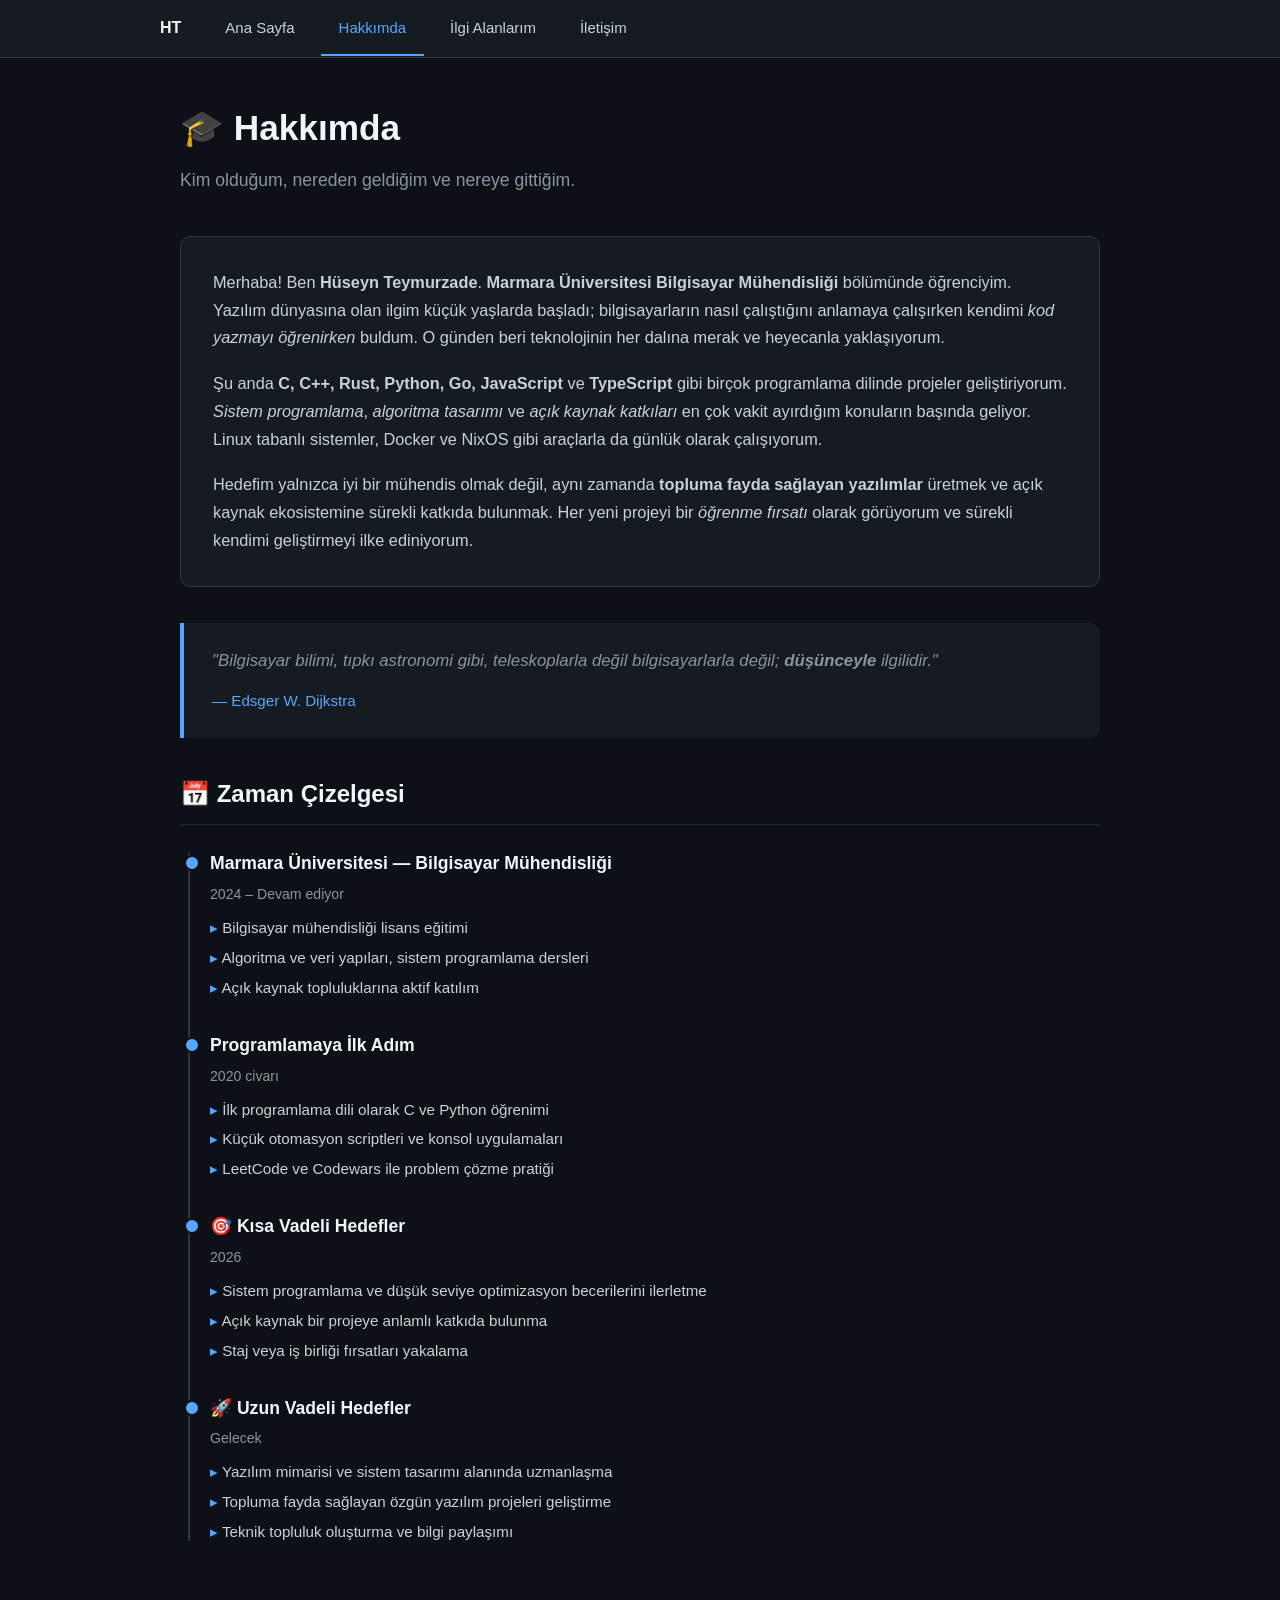
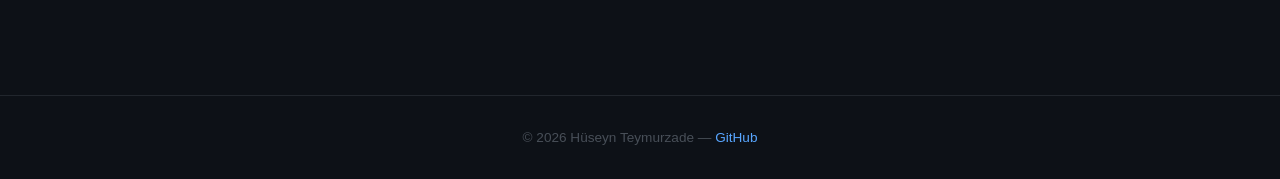
==== about.html @ 48865b00 "portfolio update" ====
<!DOCTYPE html>
<html lang="tr">
<head>
    <meta charset="UTF-8">
    <meta name="viewport" content="width=device-width, initial-scale=1.0">
    <title>Hüseyn Teymurzade - Hakkımda</title>
    <style>
        * { margin: 0; padding: 0; box-sizing: border-box; }
        body {
            font-family: -apple-system, BlinkMacSystemFont, "Segoe UI", Helvetica, Arial, sans-serif;
            line-height: 1.7;
            color: #e0e0e0;
            background-color: #0d1117;
            min-height: 100vh;
        }

        /* --- NAVİGASYON --- */
        nav {
            background-color: #161b22;
            border-bottom: 1px solid #30363d;
            padding: 0 40px;
            position: sticky;
            top: 0;
            z-index: 100;
        }
        nav ul {
            list-style: none;
            display: flex;
            align-items: center;
            max-width: 960px;
            margin: 0 auto;
            gap: 8px;
        }
        nav ul li a {
            display: block;
            padding: 14px 18px;
            color: #c9d1d9;
            text-decoration: none;
            font-size: 15px;
            font-weight: 500;
            border-bottom: 2px solid transparent;
            transition: color 0.2s, border-color 0.2s;
        }
        nav ul li a:hover { color: #58a6ff; }
        nav ul li a.active {
            color: #58a6ff;
            border-bottom-color: #58a6ff;
        }
        nav ul li:first-child a {
            font-weight: 700;
            font-size: 16px;
            color: #f0f6fc;
            padding-left: 0;
        }

        /* --- ANA İÇERİK --- */
        .container {
            max-width: 960px;
            margin: 0 auto;
            padding: 40px 20px 60px;
        }

        h1 {
            color: #f0f6fc;
            font-size: 2.2em;
            margin-bottom: 8px;
        }
        h1 span { color: #58a6ff; }
        .subtitle {
            color: #8b949e;
            font-size: 1.1em;
            margin-bottom: 40px;
        }

        /* --- BİYOGRAFİ --- */
        .bio {
            background-color: #161b22;
            border: 1px solid #30363d;
            border-radius: 10px;
            padding: 32px;
            margin-bottom: 36px;
        }
        .bio p {
            margin-bottom: 18px;
            font-size: 1.02em;
            color: #c9d1d9;
        }
        .bio p:last-child { margin-bottom: 0; }

        /* --- ALINTI --- */
        blockquote {
            border-left: 4px solid #58a6ff;
            background-color: #161b22;
            border-radius: 0 10px 10px 0;
            padding: 24px 28px;
            margin: 36px 0;
            font-style: italic;
            color: #8b949e;
            font-size: 1.05em;
        }
        blockquote footer {
            margin-top: 12px;
            font-style: normal;
            font-size: 0.9em;
            color: #58a6ff;
            border: none;
            padding: 0;
            text-align: left;
        }

        /* --- ZAMAN ÇİZELGESİ --- */
        .timeline-section h2 {
            color: #f0f6fc;
            font-size: 1.5em;
            margin-bottom: 24px;
            padding-bottom: 10px;
            border-bottom: 1px solid #21262d;
        }
        .timeline {
            position: relative;
            padding-left: 30px;
        }
        .timeline::before {
            content: "";
            position: absolute;
            left: 8px;
            top: 4px;
            bottom: 4px;
            width: 2px;
            background-color: #30363d;
        }
        .timeline-item {
            position: relative;
            margin-bottom: 30px;
        }
        .timeline-item::before {
            content: "";
            position: absolute;
            left: -26px;
            top: 6px;
            width: 12px;
            height: 12px;
            border-radius: 50%;
            background-color: #58a6ff;
            border: 2px solid #0d1117;
        }
        .timeline-item h3 {
            color: #f0f6fc;
            font-size: 1.1em;
            margin-bottom: 4px;
        }
        .timeline-item .date {
            color: #8b949e;
            font-size: 0.88em;
            margin-bottom: 8px;
        }
        .timeline-item p,
        .timeline-item ul {
            color: #c9d1d9;
            font-size: 0.95em;
        }
        .timeline-item ul {
            list-style: none;
            padding-left: 0;
        }
        .timeline-item ul li::before {
            content: "▸ ";
            color: #58a6ff;
        }
        .timeline-item ul li {
            margin-bottom: 4px;
        }

        /* --- FOOTER --- */
        footer.site-footer {
            text-align: center;
            padding: 30px 20px;
            color: #484f58;
            font-size: 0.85em;
            border-top: 1px solid #21262d;
            margin-top: 60px;
        }
        footer.site-footer a { color: #58a6ff; text-decoration: none; }
        footer.site-footer a:hover { text-decoration: underline; }
    </style>
</head>
<body>

    <!-- NAVİGASYON -->
    <nav>
        <ul>
            <li><a href="index.html">HT</a></li>
            <li><a href="index.html">Ana Sayfa</a></li>
            <li><a href="about.html" class="active">Hakkımda</a></li>
            <li><a href="interests.html">İlgi Alanlarım</a></li>
            <li><a href="contact.html">İletişim</a></li>
        </ul>
    </nav>

    <div class="container">

        <h1>🎓 Hakkımda</h1>
        <p class="subtitle">Kim olduğum, nereden geldiğim ve nereye gittiğim.</p>

        <!-- BİYOGRAFİ -->
        <section class="bio">
            <p>
                Merhaba! Ben <strong>Hüseyn Teymurzade</strong>.
                <strong>Marmara Üniversitesi Bilgisayar Mühendisliği</strong> bölümünde öğrenciyim.
                Yazılım dünyasına olan ilgim küçük yaşlarda başladı; bilgisayarların nasıl çalıştığını
                anlamaya çalışırken kendimi <em>kod yazmayı öğrenirken</em> buldum. O günden beri
                teknolojinin her dalına merak ve heyecanla yaklaşıyorum.
            </p>
            <p>
                Şu anda <strong>C, C++, Rust, Python, Go, JavaScript</strong> ve <strong>TypeScript</strong>
                gibi birçok programlama dilinde projeler geliştiriyorum. <em>Sistem programlama</em>,
                <em>algoritma tasarımı</em> ve <em>açık kaynak katkıları</em> en çok vakit ayırdığım
                konuların başında geliyor. Linux tabanlı sistemler, Docker ve NixOS gibi araçlarla da
                günlük olarak çalışıyorum.
            </p>
            <p>
                Hedefim yalnızca iyi bir mühendis olmak değil, aynı zamanda <strong>topluma fayda sağlayan
                yazılımlar</strong> üretmek ve açık kaynak ekosistemine sürekli katkıda bulunmak.
                Her yeni projeyi bir <em>öğrenme fırsatı</em> olarak görüyorum ve sürekli
                kendimi geliştirmeyi ilke ediniyorum.
            </p>
        </section>

        <!-- ALINTI -->
        <blockquote>
            "Bilgisayar bilimi, tıpkı astronomi gibi, teleskoplarla değil bilgisayarlarla değil;
            <strong>düşünceyle</strong> ilgilidir."
            <footer>&mdash; Edsger W. Dijkstra</footer>
        </blockquote>

        <!-- ZAMAN ÇİZELGESİ -->
        <section class="timeline-section">
            <h2>📅 Zaman Çizelgesi</h2>

            <div class="timeline">

                <div class="timeline-item">
                    <h3>Marmara Üniversitesi &mdash; Bilgisayar Mühendisliği</h3>
                    <div class="date">2024 &ndash; Devam ediyor</div>
                    <ul>
                        <li>Bilgisayar mühendisliği lisans eğitimi</li>
                        <li>Algoritma ve veri yapıları, sistem programlama dersleri</li>
                        <li>Açık kaynak topluluklarına aktif katılım</li>
                    </ul>
                </div>

                <div class="timeline-item">
                    <h3>Programlamaya İlk Adım</h3>
                    <div class="date">2020 civarı</div>
                    <ul>
                        <li>İlk programlama dili olarak C ve Python öğrenimi</li>
                        <li>Küçük otomasyon scriptleri ve konsol uygulamaları</li>
                        <li>LeetCode ve Codewars ile problem çözme pratiği</li>
                    </ul>
                </div>

                <div class="timeline-item">
                    <h3>🎯 Kısa Vadeli Hedefler</h3>
                    <div class="date">2026</div>
                    <ul>
                        <li>Sistem programlama ve düşük seviye optimizasyon becerilerini ilerletme</li>
                        <li>Açık kaynak bir projeye anlamlı katkıda bulunma</li>
                        <li>Staj veya iş birliği fırsatları yakalama</li>
                    </ul>
                </div>

                <div class="timeline-item">
                    <h3>🚀 Uzun Vadeli Hedefler</h3>
                    <div class="date">Gelecek</div>
                    <ul>
                        <li>Yazılım mimarisi ve sistem tasarımı alanında uzmanlaşma</li>
                        <li>Topluma fayda sağlayan özgün yazılım projeleri geliştirme</li>
                        <li>Teknik topluluk oluşturma ve bilgi paylaşımı</li>
                    </ul>
                </div>

            </div>
        </section>

    </div>

    <!-- FOOTER -->
    <footer class="site-footer">
        <p>&copy; 2026 Hüseyn Teymurzade &mdash;
            <a href="https://github.com/flearlyly" target="_blank">GitHub</a>
        </p>
    </footer>

</body>
</html>
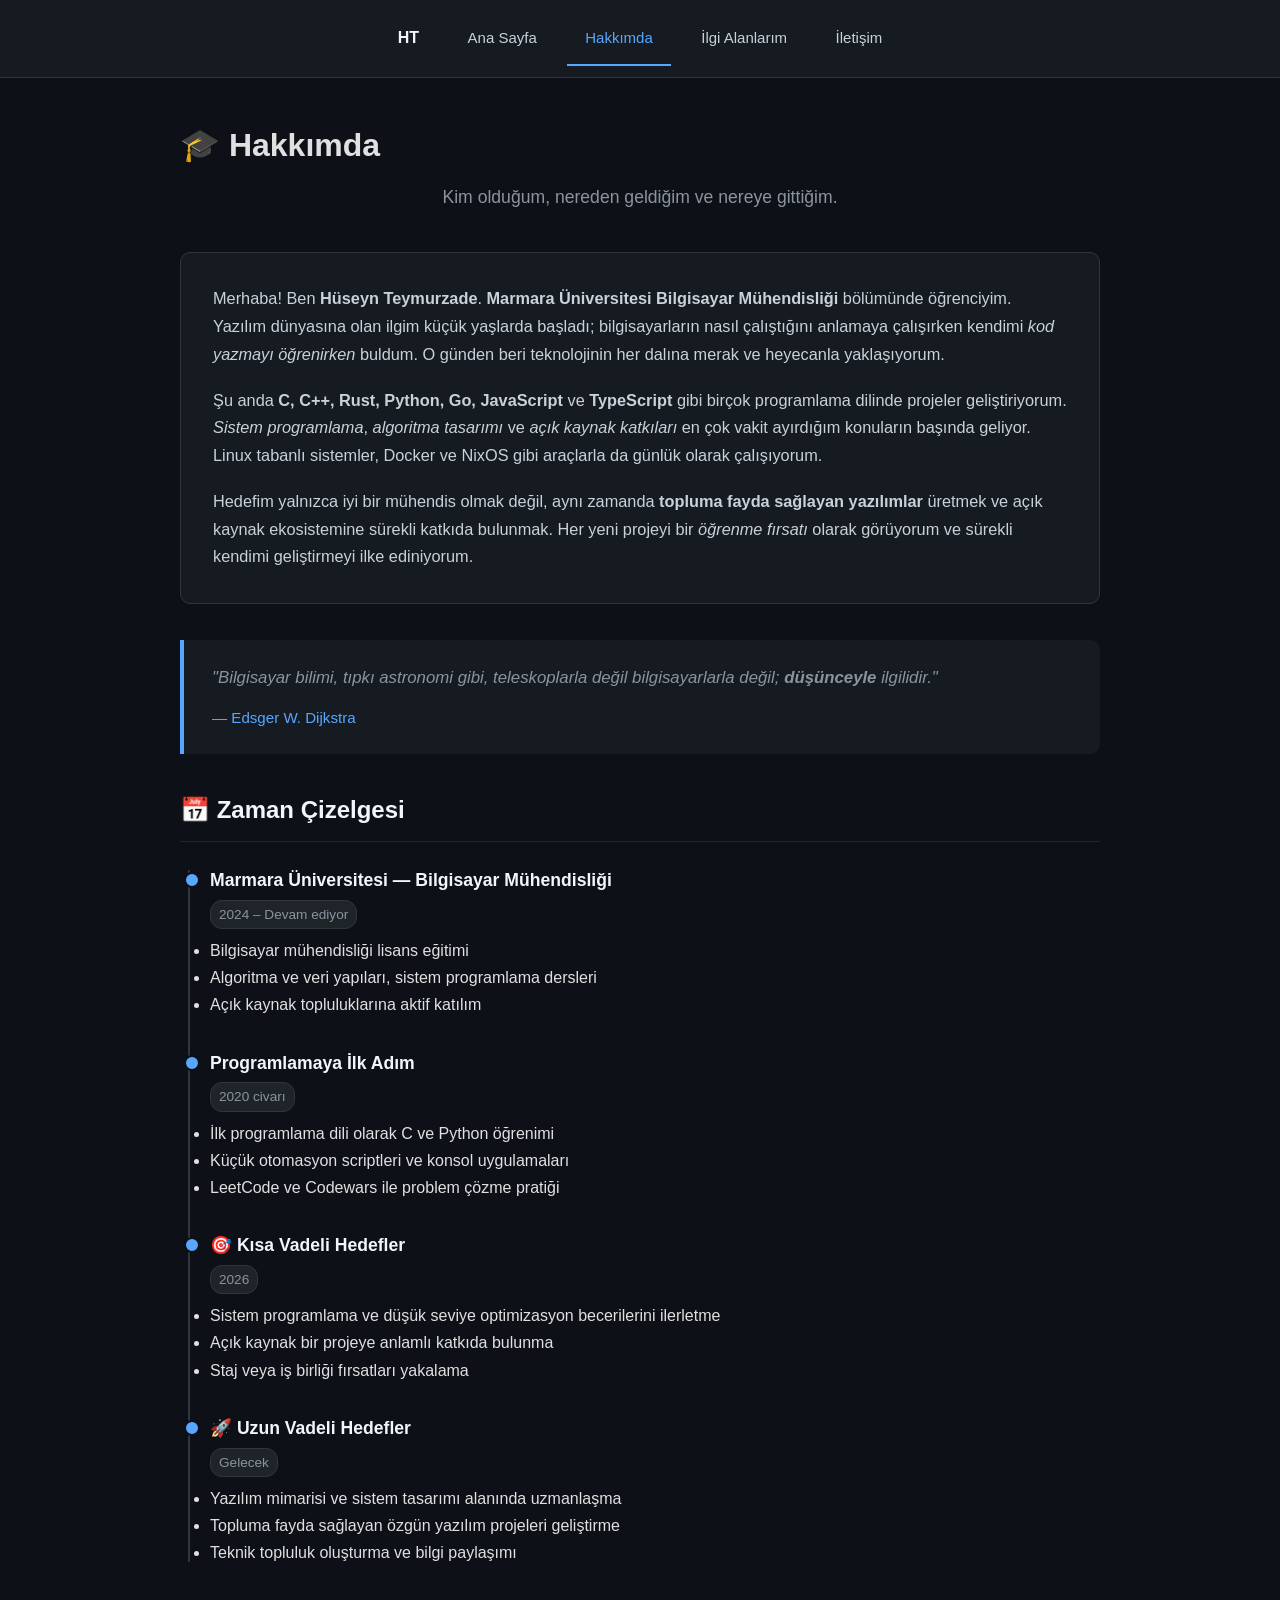
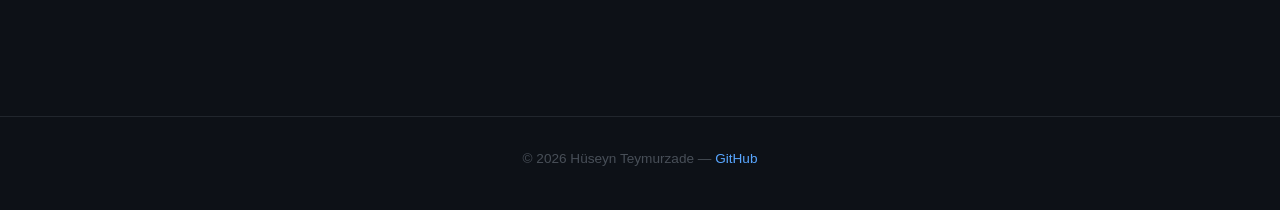
==== commit a63c3ad6: "footbar added to portfolio" ====
--- a/about.html
+++ b/about.html
@@ -4,185 +4,7 @@
     <meta charset="UTF-8">
     <meta name="viewport" content="width=device-width, initial-scale=1.0">
     <title>Hüseyn Teymurzade - Hakkımda</title>
-    <style>
-        * { margin: 0; padding: 0; box-sizing: border-box; }
-        body {
-            font-family: -apple-system, BlinkMacSystemFont, "Segoe UI", Helvetica, Arial, sans-serif;
-            line-height: 1.7;
-            color: #e0e0e0;
-            background-color: #0d1117;
-            min-height: 100vh;
-        }
-
-        /* --- NAVİGASYON --- */
-        nav {
-            background-color: #161b22;
-            border-bottom: 1px solid #30363d;
-            padding: 0 40px;
-            position: sticky;
-            top: 0;
-            z-index: 100;
-        }
-        nav ul {
-            list-style: none;
-            display: flex;
-            align-items: center;
-            max-width: 960px;
-            margin: 0 auto;
-            gap: 8px;
-        }
-        nav ul li a {
-            display: block;
-            padding: 14px 18px;
-            color: #c9d1d9;
-            text-decoration: none;
-            font-size: 15px;
-            font-weight: 500;
-            border-bottom: 2px solid transparent;
-            transition: color 0.2s, border-color 0.2s;
-        }
-        nav ul li a:hover { color: #58a6ff; }
-        nav ul li a.active {
-            color: #58a6ff;
-            border-bottom-color: #58a6ff;
-        }
-        nav ul li:first-child a {
-            font-weight: 700;
-            font-size: 16px;
-            color: #f0f6fc;
-            padding-left: 0;
-        }
-
-        /* --- ANA İÇERİK --- */
-        .container {
-            max-width: 960px;
-            margin: 0 auto;
-            padding: 40px 20px 60px;
-        }
-
-        h1 {
-            color: #f0f6fc;
-            font-size: 2.2em;
-            margin-bottom: 8px;
-        }
-        h1 span { color: #58a6ff; }
-        .subtitle {
-            color: #8b949e;
-            font-size: 1.1em;
-            margin-bottom: 40px;
-        }
-
-        /* --- BİYOGRAFİ --- */
-        .bio {
-            background-color: #161b22;
-            border: 1px solid #30363d;
-            border-radius: 10px;
-            padding: 32px;
-            margin-bottom: 36px;
-        }
-        .bio p {
-            margin-bottom: 18px;
-            font-size: 1.02em;
-            color: #c9d1d9;
-        }
-        .bio p:last-child { margin-bottom: 0; }
-
-        /* --- ALINTI --- */
-        blockquote {
-            border-left: 4px solid #58a6ff;
-            background-color: #161b22;
-            border-radius: 0 10px 10px 0;
-            padding: 24px 28px;
-            margin: 36px 0;
-            font-style: italic;
-            color: #8b949e;
-            font-size: 1.05em;
-        }
-        blockquote footer {
-            margin-top: 12px;
-            font-style: normal;
-            font-size: 0.9em;
-            color: #58a6ff;
-            border: none;
-            padding: 0;
-            text-align: left;
-        }
-
-        /* --- ZAMAN ÇİZELGESİ --- */
-        .timeline-section h2 {
-            color: #f0f6fc;
-            font-size: 1.5em;
-            margin-bottom: 24px;
-            padding-bottom: 10px;
-            border-bottom: 1px solid #21262d;
-        }
-        .timeline {
-            position: relative;
-            padding-left: 30px;
-        }
-        .timeline::before {
-            content: "";
-            position: absolute;
-            left: 8px;
-            top: 4px;
-            bottom: 4px;
-            width: 2px;
-            background-color: #30363d;
-        }
-        .timeline-item {
-            position: relative;
-            margin-bottom: 30px;
-        }
-        .timeline-item::before {
-            content: "";
-            position: absolute;
-            left: -26px;
-            top: 6px;
-            width: 12px;
-            height: 12px;
-            border-radius: 50%;
-            background-color: #58a6ff;
-            border: 2px solid #0d1117;
-        }
-        .timeline-item h3 {
-            color: #f0f6fc;
-            font-size: 1.1em;
-            margin-bottom: 4px;
-        }
-        .timeline-item .date {
-            color: #8b949e;
-            font-size: 0.88em;
-            margin-bottom: 8px;
-        }
-        .timeline-item p,
-        .timeline-item ul {
-            color: #c9d1d9;
-            font-size: 0.95em;
-        }
-        .timeline-item ul {
-            list-style: none;
-            padding-left: 0;
-        }
-        .timeline-item ul li::before {
-            content: "▸ ";
-            color: #58a6ff;
-        }
-        .timeline-item ul li {
-            margin-bottom: 4px;
-        }
-
-        /* --- FOOTER --- */
-        footer.site-footer {
-            text-align: center;
-            padding: 30px 20px;
-            color: #484f58;
-            font-size: 0.85em;
-            border-top: 1px solid #21262d;
-            margin-top: 60px;
-        }
-        footer.site-footer a { color: #58a6ff; text-decoration: none; }
-        footer.site-footer a:hover { text-decoration: underline; }
-    </style>
+    <link rel="stylesheet" href="style.css">
 </head>
 <body>
 
--- a/style.css
+++ b/style.css
@@ -0,0 +1,510 @@
+/* Genel Stil Sıfırlama */
+* {
+    margin: 0;
+    padding: 0;
+    box-sizing: border-box;
+}
+
+body {
+    font-family: -apple-system, BlinkMacSystemFont, "Segoe UI", Helvetica, Arial, sans-serif;
+    line-height: 1.7;
+    color: #e0e0e0;
+    background-color: #0d1117;
+    min-height: 100vh;
+}
+
+/* --- ÖDEV GEREKSİNİMLERİ --- */
+
+/* Grup Seçici (En az 1 adet) */
+h1, h2, p {
+    margin-bottom: 10px; /* Ortak margin değeri */
+}
+
+/* --- NAVİGASYON --- */
+/* Hiyerarşik Seçici (En az 2 adet isteniyor, bu birincisi: nav içindeki a) */
+nav {
+    background-color: #161b22;
+    border-bottom: 1px solid #30363d;
+    padding: 0 40px;
+    position: sticky;
+    top: 0;
+    z-index: 100;
+    text-align: center; /* Menüyü ortalamak için */
+}
+
+/* Navigasyon listesi - Yatay yapmak için display: inline-block kullanıyoruz */
+nav ul {
+    list-style: none;
+    max-width: 960px;
+    margin: 0 auto;
+    /* Flex yerine display: block/inline-block mantığı */
+    display: block;
+    padding: 10px 0;
+}
+
+nav ul li {
+    /* İstenen özellik: display: inline-block */
+    display: inline-block;
+    margin: 0 4px; /* Flex gap yerine margin */
+    vertical-align: middle;
+}
+
+nav ul li a {
+    display: block;
+    padding: 14px 18px;
+    color: #c9d1d9;
+    text-decoration: none;
+    font-size: 15px;
+    font-weight: 500;
+    border-bottom: 2px solid transparent;
+    transition: color 0.2s, border-color 0.2s; /* Hover efekti için geçiş */
+}
+
+/* Hover Efekti (İstenen özellik) */
+nav ul li a:hover {
+    color: #58a6ff;
+    /* İsteğe bağlı görsel iyileştirme */
+    background-color: rgba(88, 166, 255, 0.1); 
+    border-radius: 6px;
+}
+
+nav ul li a.active {
+    color: #58a6ff;
+    border-bottom-color: #58a6ff;
+}
+
+/* İlk eleman için özel stil (HT logosu gibi) */
+nav ul li:first-child a {
+    font-weight: 700;
+    font-size: 16px;
+    color: #f0f6fc;
+}
+
+/* --- SAYFA DÜZENİ (LAYOUT) --- */
+.container {
+    max-width: 960px;
+    margin: 0 auto;
+    padding: 40px 20px 60px;
+}
+
+/* HEADER (Hero Bölümü) */
+/* Hiyerarşik Seçici #2: header içindeki h1 */
+header.hero {
+    text-align: center;
+    padding: 60px 0 50px;
+    border-bottom: 1px solid #30363d;
+    margin-bottom: 40px;
+}
+
+header.hero h1 {
+    font-size: 2.8em;
+    color: #f0f6fc;
+    margin-bottom: 10px;
+}
+
+header.hero h1 span { color: #58a6ff; }
+
+header.hero p {
+    font-size: 1.2em;
+    color: #8b949e;
+    max-width: 600px;
+    margin: 0 auto 30px;
+}
+
+header.hero pre {
+    display: inline-block;
+    background-color: #161b22;
+    border: 1px solid #30363d;
+    border-radius: 8px;
+    padding: 20px 30px;
+    font-family: ui-monospace, SFMono-Regular, "SF Mono", Menlo, Consolas, monospace;
+    font-size: 13px;
+    line-height: 1.5;
+    color: #7ee787;
+    text-align: left;
+    margin-bottom: 30px;
+    overflow-x: auto;
+    max-width: 100%;
+}
+
+/* --- İKİ SÜTUNLU YAPI (Main & Sidebar) --- */
+.content-wrapper {
+    /* Sütunları sarmalayan alan */
+    font-size: 0; /* Inline-block boşluk sorununu çözmek için (isteğe bağlı) */
+    text-align: left; /* Sütunları sola hizala */
+}
+
+/* Sol Sütun: İçerik */
+.main-content {
+    display: inline-block;
+    vertical-align: top;
+    width: 65%; /* Genişlik */
+    padding-right: 20px;
+    box-sizing: border-box;
+    font-size: 1rem; /* Font boyutunu geri getir */
+    border-right: 1px solid #30363d; /* Görsel ayrım */
+}
+
+/* Sağ Sütun: Yan Menü/Bilgi */
+.sidebar {
+    display: inline-block;
+    vertical-align: top;
+    width: 30%; /* Genişlik */
+    margin-left: 4%; /* Arada boşluk */
+    box-sizing: border-box;
+    font-size: 1rem; /* Font boyutunu geri getir */
+    background-color: #161b22;
+    padding: 20px;
+    border-radius: 8px;
+    border: 1px solid #30363d;
+}
+
+/* Sütun içi Metin Düzenlemeleri (En az 3 özellik: font-size, color, line-height, text-align) */
+.main-content p, .sidebar p {
+    font-size: 16px;
+    color: #8b949e;
+    line-height: 1.8;
+    text-align: justify;
+    margin-bottom: 15px;
+}
+
+.main-content h2, .sidebar h2 {
+    color: #f0f6fc;
+    margin-bottom: 15px;
+    border-bottom: 1px solid #30363d;
+    padding-bottom: 10px;
+}
+
+/* Responsive: Mobilde alt alta geçsinler */
+@media (max-width: 768px) {
+    .main-content, .sidebar {
+        display: block;
+        width: 100%;
+        margin: 0;
+        padding: 0;
+        border: none;
+    }
+    .sidebar {
+        margin-top: 40px;
+    }
+}
+
+/* --- KARTLAR (Eski tasarımın korunması için) --- */
+.cards {
+    display: grid;
+    grid-template-columns: repeat(auto-fit, minmax(280px, 1fr));
+    gap: 20px;
+    margin-top: 20px;
+}
+
+.card {
+    background-color: #161b22;
+    border: 1px solid #30363d;
+    border-radius: 10px;
+    padding: 28px;
+    transition: border-color 0.2s, transform 0.2s;
+}
+
+.card:hover {
+    border-color: #58a6ff;
+    transform: translateY(-3px);
+}
+
+.card h3 {
+    color: #f0f6fc;
+    margin-bottom: 10px;
+    font-size: 1.15em;
+}
+
+/* Hiyerarşik Seçici örneği: .card içindeki p */
+.card p {
+    color: #8b949e;
+    font-size: 0.95em;
+    text-align: left; /* Yukarıdaki genel p stilini ezmek gerekebilir */
+}
+
+.card a {
+    display: inline-block;
+    margin-top: 14px;
+    color: #58a6ff;
+    text-decoration: none;
+    font-weight: 500;
+    font-size: 0.95em;
+}
+
+.card a:hover { text-decoration: underline; }
+
+/* --- BADGE'LER --- */
+.badges {
+    text-align: center;
+    margin-top: 50px;
+}
+
+.badges h2 {
+    color: #f0f6fc;
+    margin-bottom: 20px;
+    font-size: 1.5em;
+}
+
+.badges img { margin: 4px; }
+
+/* --- FOOTER --- */
+footer {
+    text-align: center;
+    padding: 30px 20px;
+    color: #484f58;
+    font-size: 0.85em;
+    border-top: 1px solid #21262d;
+    margin-top: 60px;
+}
+
+footer a { color: #58a6ff; text-decoration: none; }
+footer a:hover { text-decoration: underline; }
+
+/* --- ABOUT PAGE STYLES --- */
+.subtitle {
+    color: #8b949e;
+    font-size: 1.1em;
+    margin-bottom: 40px;
+    text-align: center;
+}
+.bio {
+    background-color: #161b22;
+    border: 1px solid #30363d;
+    border-radius: 10px;
+    padding: 32px;
+    margin-bottom: 36px;
+}
+.bio p {
+    margin-bottom: 18px;
+    font-size: 1.02em;
+    color: #c9d1d9;
+}
+.bio p:last-child { margin-bottom: 0; }
+blockquote {
+    border-left: 4px solid #58a6ff;
+    background-color: #161b22;
+    border-radius: 0 10px 10px 0;
+    padding: 24px 28px;
+    margin: 36px 0;
+    font-style: italic;
+    color: #8b949e;
+    font-size: 1.05em;
+}
+blockquote footer {
+    margin-top: 12px;
+    font-style: normal;
+    font-size: 0.9em;
+    color: #58a6ff;
+    border: none;
+    padding: 0;
+    text-align: left;
+}
+.timeline-section h2 {
+    color: #f0f6fc;
+    font-size: 1.5em;
+    margin-bottom: 24px;
+    padding-bottom: 10px;
+    border-bottom: 1px solid #21262d;
+}
+.timeline {
+    position: relative;
+    padding-left: 30px;
+}
+.timeline::before {
+    content: "";
+    position: absolute;
+    left: 8px;
+    top: 4px;
+    bottom: 4px;
+    width: 2px;
+    background-color: #30363d;
+}
+.timeline-item {
+    position: relative;
+    margin-bottom: 30px;
+}
+.timeline-item::before {
+    content: "";
+    position: absolute;
+    left: -26px;
+    top: 6px;
+    width: 12px;
+    height: 12px;
+    border-radius: 50%;
+    background-color: #58a6ff;
+    border: 2px solid #0d1117;
+}
+.timeline-item h3 {
+    color: #f0f6fc;
+    font-size: 1.1em;
+    margin-bottom: 4px;
+}
+.timeline-item .date {
+    display: inline-block;
+    padding: 2px 8px;
+    background-color: #1f2428;
+    color: #8b949e;
+    font-size: 0.85em;
+    border-radius: 12px;
+    margin-bottom: 8px;
+    border: 1px solid #30363d;
+}
+.timeline-item p {
+    color: #c9d1d9;
+    font-size: 0.95em;
+}
+
+/* --- INTERESTS PAGE STYLES --- */
+.section {
+    background-color: #161b22;
+    border: 1px solid #30363d;
+    border-radius: 10px;
+    padding: 28px 32px;
+    margin-bottom: 28px;
+}
+.section h2 {
+    color: #f0f6fc;
+    font-size: 1.35em;
+    margin-bottom: 18px;
+    padding-bottom: 10px;
+    border-bottom: 1px solid #21262d;
+}
+.section ul {
+    list-style: none;
+    padding-left: 0;
+}
+.section ul li {
+    padding: 6px 0;
+    color: #c9d1d9;
+    font-size: 0.98em;
+}
+.section ul li::before {
+    content: "▸ ";
+    color: #58a6ff;
+    font-weight: bold;
+}
+.section ol {
+    padding-left: 22px;
+    color: #c9d1d9;
+}
+.section ol li {
+    padding: 6px 0;
+    font-size: 0.98em;
+}
+.section ol li::marker {
+    color: #58a6ff;
+    font-weight: bold;
+}
+.section dl {
+    padding-left: 0;
+}
+.section dt {
+    color: #58a6ff;
+    font-weight: 700;
+    font-size: 1.02em;
+    margin-top: 16px;
+    margin-bottom: 4px;
+}
+.section dt:first-child { margin-top: 0; }
+.section dd {
+    color: #8b949e;
+    padding-left: 18px;
+    margin-bottom: 4px;
+    font-size: 0.95em;
+}
+.grid-2 {
+    display: grid;
+    grid-template-columns: 1fr 1fr;
+    gap: 28px;
+}
+@media (max-width: 640px) {
+    .grid-2 { grid-template-columns: 1fr; }
+}
+
+/* --- CONTACT PAGE STYLES --- */
+.contact-grid {
+    display: grid;
+    grid-template-columns: repeat(auto-fit, minmax(280px, 1fr));
+    gap: 20px;
+    margin-bottom: 40px;
+}
+.contact-card {
+    background-color: #161b22;
+    border: 1px solid #30363d;
+    border-radius: 10px;
+    padding: 28px;
+    text-align: center;
+    transition: border-color 0.2s, transform 0.2s;
+}
+.contact-card:hover {
+    border-color: #58a6ff;
+    transform: translateY(-3px);
+}
+.contact-card .icon {
+    font-size: 2.2em;
+    margin-bottom: 14px;
+}
+.contact-card h3 {
+    color: #f0f6fc;
+    font-size: 1.1em;
+    margin-bottom: 8px;
+}
+.contact-card p {
+    color: #8b949e;
+    font-size: 0.92em;
+    margin-bottom: 14px;
+}
+.contact-card a.btn {
+    display: inline-block;
+    padding: 8px 20px;
+    background-color: #21262d;
+    color: #58a6ff;
+    text-decoration: none;
+    border-radius: 6px;
+    font-size: 0.92em;
+    font-weight: 500;
+    border: 1px solid #30363d;
+    transition: background-color 0.2s, border-color 0.2s;
+}
+.contact-card a.btn:hover {
+    background-color: #30363d;
+    border-color: #58a6ff;
+}
+.social-section {
+    background-color: #161b22;
+    border: 1px solid #30363d;
+    border-radius: 10px;
+    padding: 32px;
+    text-align: center;
+}
+.social-section h2 {
+    color: #f0f6fc;
+    font-size: 1.35em;
+    margin-bottom: 20px;
+}
+.social-links {
+    display: flex;
+    flex-wrap: wrap;
+    justify-content: center;
+    gap: 14px;
+}
+.social-links a {
+    display: inline-flex;
+    align-items: center;
+    gap: 8px;
+    padding: 10px 22px;
+    background-color: #21262d;
+    color: #c9d1d9;
+    text-decoration: none;
+    border-radius: 6px;
+    font-size: 0.95em;
+    border: 1px solid #30363d;
+    transition: all 0.2s ease;
+}
+.social-links a:hover {
+    background-color: #30363d;
+    color: #58a6ff;
+    border-color: #58a6ff;
+    transform: translateY(-2px);
+}
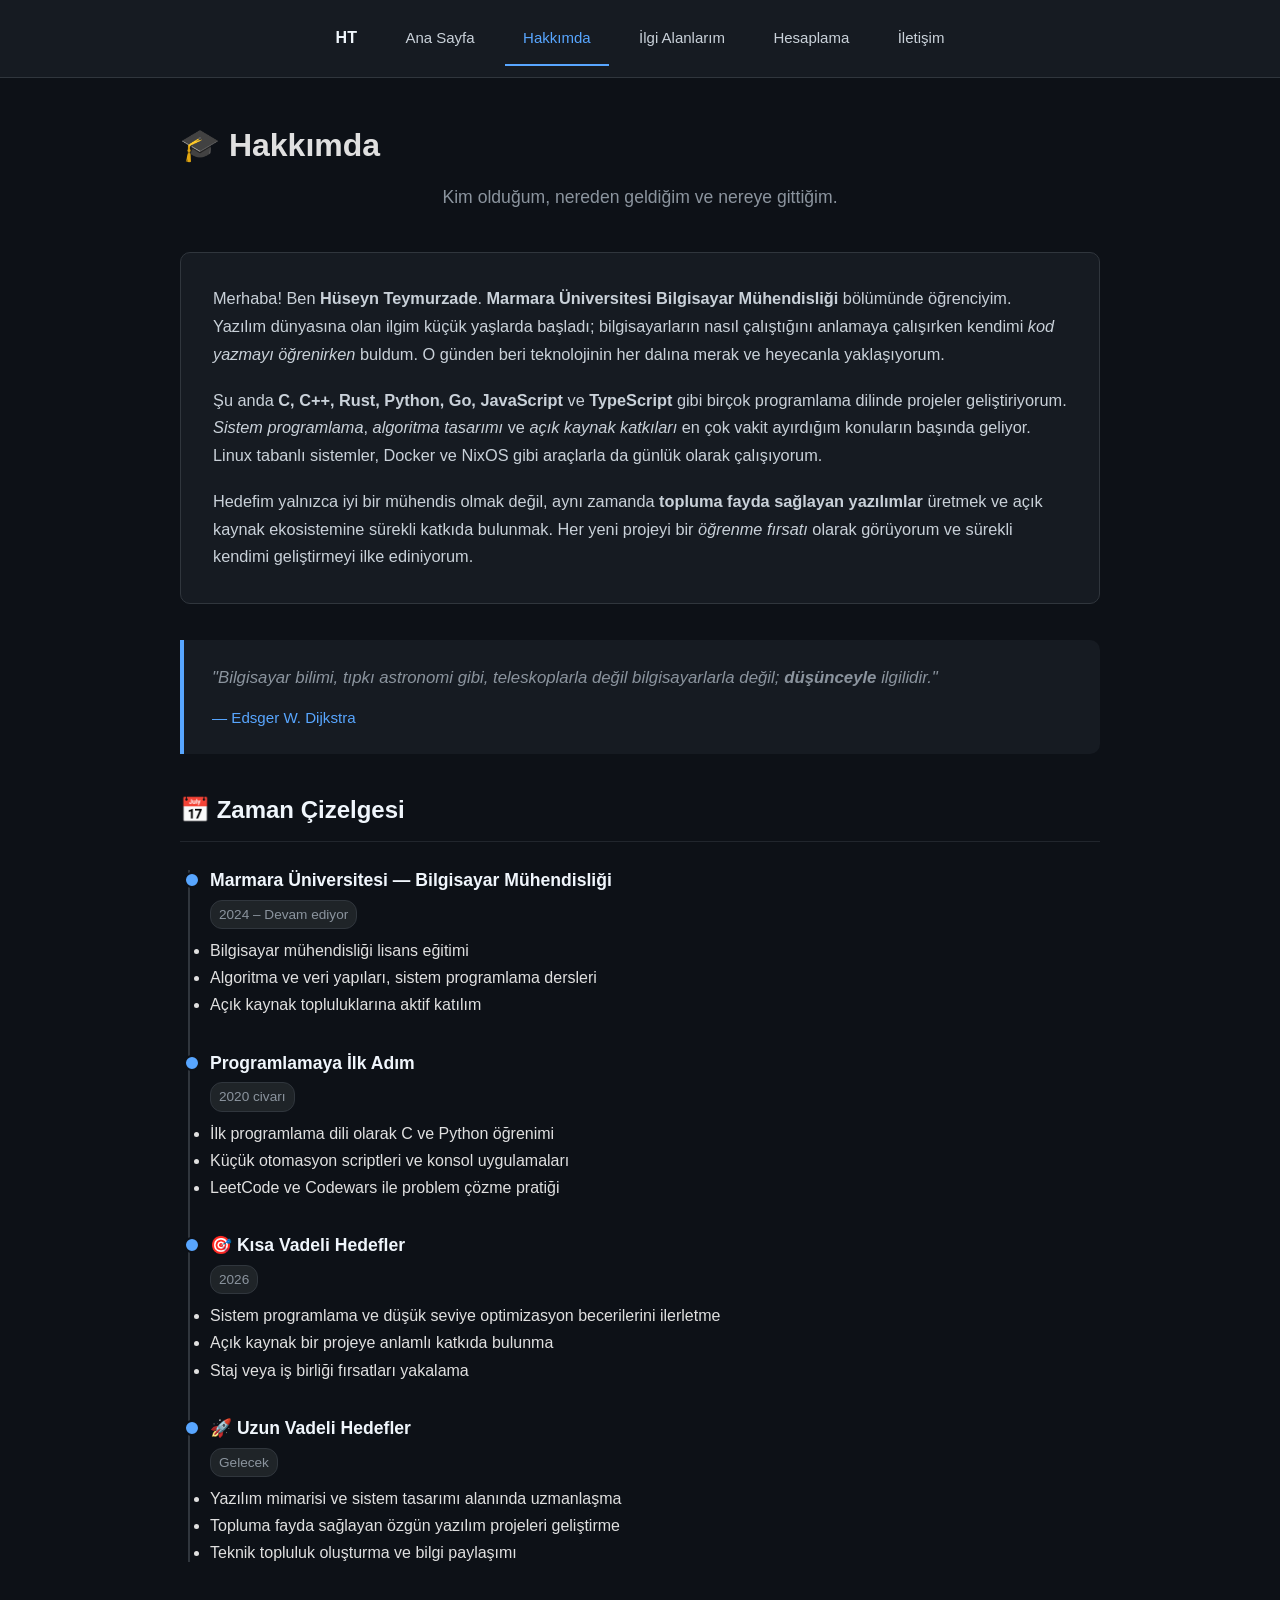
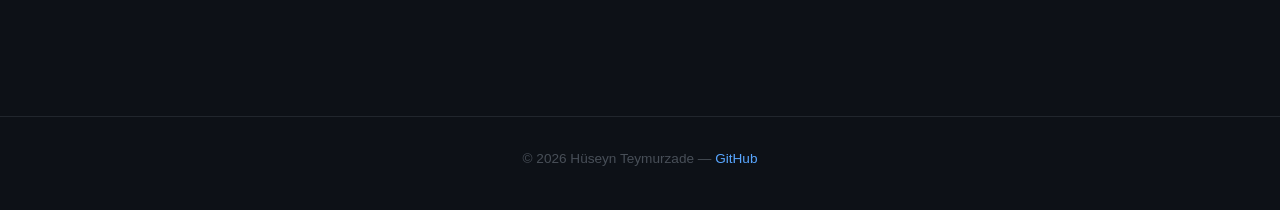
==== commit 571e6ba3: "calculator" ====
--- a/about.html
+++ b/about.html
@@ -15,6 +15,7 @@
             <li><a href="index.html">Ana Sayfa</a></li>
             <li><a href="about.html" class="active">Hakkımda</a></li>
             <li><a href="interests.html">İlgi Alanlarım</a></li>
+            <li><a href="hesaplama.html">Hesaplama</a></li>
             <li><a href="contact.html">İletişim</a></li>
         </ul>
     </nav>
--- a/style.css
+++ b/style.css
@@ -234,6 +234,130 @@
 
 .card a:hover { text-decoration: underline; }
 
+.card code {
+    font-family: ui-monospace, SFMono-Regular, "SF Mono", Menlo, Consolas, monospace;
+    font-size: 0.95em;
+    color: #7ee787;
+}
+
+.card-accent {
+    background: linear-gradient(135deg, rgba(88, 166, 255, 0.14), rgba(167, 139, 250, 0.12));
+}
+
+/* --- HESAPLAMA SAYFASI --- */
+.calculator-page {
+    padding-top: 24px;
+}
+
+.calculator-hero {
+    padding-top: 30px;
+}
+
+.calculator-grid {
+    display: grid;
+    grid-template-columns: repeat(auto-fit, minmax(320px, 1fr));
+    gap: 24px;
+}
+
+.calculator-card,
+.calculator-info {
+    background-color: #161b22;
+    border: 1px solid #30363d;
+    border-radius: 12px;
+    padding: 28px;
+}
+
+.calculator-card h2,
+.calculator-info h2 {
+    color: #f0f6fc;
+    margin-bottom: 12px;
+}
+
+.calculator-card p,
+.calculator-info li {
+    color: #8b949e;
+}
+
+.calculator-form {
+    display: grid;
+    gap: 12px;
+    margin-top: 20px;
+}
+
+.calculator-form label {
+    color: #c9d1d9;
+    font-weight: 600;
+}
+
+.calculator-form input,
+.calculator-form select {
+    width: 100%;
+    padding: 12px 14px;
+    border-radius: 8px;
+    border: 1px solid #30363d;
+    background-color: #0d1117;
+    color: #f0f6fc;
+    font-size: 1rem;
+}
+
+.calculator-form input:focus,
+.calculator-form select:focus {
+    outline: none;
+    border-color: #58a6ff;
+    box-shadow: 0 0 0 3px rgba(88, 166, 255, 0.18);
+}
+
+.calculator-form .btn {
+    border: none;
+    border-radius: 8px;
+    padding: 12px 16px;
+    background: linear-gradient(135deg, #1f6feb, #58a6ff);
+    color: #f0f6fc;
+    font-size: 1rem;
+    font-weight: 700;
+    cursor: pointer;
+    transition: transform 0.2s ease, box-shadow 0.2s ease;
+}
+
+.calculator-form .btn:hover {
+    transform: translateY(-1px);
+    box-shadow: 0 10px 24px rgba(31, 111, 235, 0.22);
+}
+
+.result-box {
+    margin-top: 18px;
+    padding: 18px;
+    border-radius: 10px;
+    background: linear-gradient(135deg, rgba(46, 160, 67, 0.14), rgba(88, 166, 255, 0.10));
+    border: 1px solid rgba(88, 166, 255, 0.25);
+}
+
+.result-box strong {
+    display: block;
+    color: #f0f6fc;
+    margin-bottom: 8px;
+}
+
+.result-box p {
+    margin-bottom: 4px;
+    color: #c9d1d9;
+}
+
+.calculator-info {
+    margin-top: 24px;
+}
+
+.calculator-info ul {
+    padding-left: 20px;
+}
+
+@media (max-width: 768px) {
+    .calculator-card,
+    .calculator-info {
+        padding: 22px;
+    }
+}
+
 /* --- BADGE'LER --- */
 .badges {
     text-align: center;
@@ -260,6 +384,296 @@
 
 footer a { color: #58a6ff; text-decoration: none; }
 footer a:hover { text-decoration: underline; }
+
+/* --- POSITION LAB PAGE --- */
+.lab-position-body {
+    background: radial-gradient(circle at top, #1f2a44 0%, #0d1117 45%, #090c10 100%);
+    color: #f0f6fc;
+}
+
+.lab-position-page {
+    min-height: calc(100vh - 120px);
+    padding: 60px 20px 40px;
+}
+
+.lab-position-header {
+    max-width: 900px;
+    margin: 0 auto 32px;
+    text-align: center;
+}
+
+.lab-position-header h1 {
+    font-size: clamp(2rem, 4vw, 3.4rem);
+    margin-bottom: 14px;
+}
+
+.lab-position-header p {
+    max-width: 720px;
+    margin: 0 auto;
+    color: #c9d1d9;
+}
+
+.lab-position-kicker {
+    color: #8b949e;
+    text-transform: uppercase;
+    letter-spacing: 0.18em;
+    font-size: 0.82rem;
+}
+
+.lab-announcement-shell {
+    max-width: 980px;
+    margin: 0 auto;
+    padding: 24px 0 48px;
+}
+
+.lab-announcement-card {
+    position: relative;
+    overflow: hidden;
+    min-height: 520px;
+    border-radius: 32px;
+    padding: 110px 52px 56px;
+    background: linear-gradient(135deg, rgba(182, 219, 255, 0.92), rgba(213, 191, 255, 0.88));
+    box-shadow: 0 28px 60px rgba(0, 0, 0, 0.28);
+}
+
+.lab-announcement-card::before,
+.lab-announcement-card::after {
+    content: "";
+    position: absolute;
+    border-radius: 999px;
+    z-index: 1;
+}
+
+.lab-announcement-card::before {
+    width: 320px;
+    height: 320px;
+    right: -90px;
+    top: 120px;
+    background: rgba(255, 255, 255, 0.24);
+}
+
+.lab-announcement-card::after {
+    width: 220px;
+    height: 220px;
+    left: -70px;
+    bottom: -60px;
+    background: rgba(112, 178, 255, 0.18);
+}
+
+.lab-card-content {
+    position: relative;
+    z-index: 3;
+    max-width: 560px;
+}
+
+.lab-card-label {
+    display: inline-block;
+    padding: 6px 12px;
+    border-radius: 999px;
+    background: rgba(13, 17, 23, 0.08);
+    color: #243042;
+    font-weight: 700;
+    letter-spacing: 0.04em;
+    cursor: pointer;
+    transition: transform 0.2s ease, background-color 0.2s ease;
+}
+
+.lab-card-label:hover {
+    transform: translateY(-2px);
+    background: rgba(13, 17, 23, 0.16);
+}
+
+.lab-announcement-card h2 {
+    font-size: clamp(2.4rem, 5vw, 4.2rem);
+    line-height: 1.05;
+    margin: 22px 0 20px;
+    color: #161b22;
+}
+
+.lab-card-text {
+    font-size: 1.08rem;
+    line-height: 1.9;
+    color: #243042;
+}
+
+.lab-badge {
+    position: absolute;
+    z-index: 4;
+    display: inline-flex;
+    align-items: center;
+    justify-content: center;
+    min-height: 48px;
+    padding: 12px 18px;
+    border-radius: 18px;
+    font-weight: 700;
+    color: #161b22;
+    cursor: pointer;
+    transition: transform 0.25s ease, box-shadow 0.25s ease, background-color 0.25s ease;
+}
+
+.lab-badge:hover {
+    transform: scale(1.05) rotate(-1deg);
+    box-shadow: 0 14px 24px rgba(36, 48, 66, 0.14);
+}
+
+.lab-badge:active,
+.lab-action-button:active,
+.lab-action-link:active,
+.lab-fixed-home:active {
+    transform: translateY(1px);
+}
+
+.lab-badge-ticket {
+    top: 28px;
+    left: 26px;
+    background: #fff0b8;
+}
+
+.lab-badge-date {
+    top: 28px;
+    right: 26px;
+    background: #d9fbc4;
+}
+
+.lab-badge-location {
+    right: 72px;
+    bottom: 132px;
+    background: #ffffff;
+    z-index: 5;
+}
+
+.lab-badge-quota {
+    right: 26px;
+    bottom: 34px;
+    background: #ffe0d7;
+}
+
+.lab-card-glow {
+    position: absolute;
+    inset: 24px;
+    z-index: 2;
+    border-radius: 28px;
+    border: 1px solid rgba(255, 255, 255, 0.28);
+    pointer-events: none;
+}
+
+.lab-card-actions {
+    display: flex;
+    gap: 14px;
+    flex-wrap: wrap;
+    margin-top: 30px;
+}
+
+.lab-action-button,
+.lab-action-link,
+.lab-fixed-home {
+    display: inline-flex;
+    align-items: center;
+    justify-content: center;
+    text-decoration: none;
+    font-weight: 700;
+    cursor: pointer;
+    transition: transform 0.2s ease, box-shadow 0.2s ease, background-color 0.2s ease;
+}
+
+.lab-action-button {
+    padding: 14px 24px;
+    border-radius: 14px;
+    background: #161b22;
+    color: #f0f6fc;
+}
+
+.lab-action-link {
+    padding: 14px 24px;
+    border-radius: 14px;
+    background: rgba(255, 255, 255, 0.48);
+    color: #161b22;
+}
+
+.lab-action-button:hover,
+.lab-action-link:hover,
+.lab-fixed-home:hover {
+    transform: translateY(-3px);
+    box-shadow: 0 14px 22px rgba(0, 0, 0, 0.16);
+}
+
+.lab-fixed-home {
+    position: fixed;
+    top: 20px;
+    left: 20px;
+    z-index: 20;
+    padding: 12px 18px;
+    border-radius: 14px;
+    background: #2f6feb;
+    color: #ffffff;
+}
+
+.lab-fixed-helper {
+    position: fixed;
+    right: 18px;
+    bottom: 18px;
+    z-index: 20;
+    max-width: 280px;
+    padding: 14px 18px;
+    border-radius: 18px;
+    background: linear-gradient(135deg, #6d28d9, #7c3aed);
+    color: #ffffff;
+    box-shadow: 0 16px 28px rgba(76, 29, 149, 0.35);
+    animation: lab-helper-float 3s ease-in-out infinite;
+}
+
+.lab-position-footer {
+    margin-top: 0;
+    border-top: 1px solid rgba(255, 255, 255, 0.08);
+}
+
+@keyframes lab-helper-float {
+    0%, 100% {
+        transform: translateY(0);
+    }
+    50% {
+        transform: translateY(-8px);
+    }
+}
+
+@media (max-width: 768px) {
+    .lab-position-page {
+        padding-top: 96px;
+    }
+
+    .lab-announcement-card {
+        min-height: 640px;
+        padding: 120px 24px 140px;
+        border-radius: 24px;
+    }
+
+    .lab-announcement-card h2 {
+        font-size: 2.35rem;
+    }
+
+    .lab-badge-location {
+        right: 24px;
+        bottom: 100px;
+        max-width: calc(100% - 48px);
+    }
+
+    .lab-badge-quota {
+        right: 24px;
+        bottom: 28px;
+    }
+
+    .lab-fixed-home {
+        left: 12px;
+        top: 12px;
+    }
+
+    .lab-fixed-helper {
+        right: 12px;
+        bottom: 12px;
+        max-width: 220px;
+        font-size: 0.92rem;
+    }
+}
 
 /* --- ABOUT PAGE STYLES --- */
 .subtitle {
@@ -471,6 +885,85 @@
     background-color: #30363d;
     border-color: #58a6ff;
 }
+
+.quick-contact-section {
+    background-color: #161b22;
+    border: 1px solid #30363d;
+    border-radius: 10px;
+    padding: 28px;
+    margin-bottom: 26px;
+    text-align: center;
+}
+
+.quick-contact-section h2 {
+    color: #f0f6fc;
+    margin-bottom: 16px;
+}
+
+.quick-contact-links {
+    display: flex;
+    flex-wrap: wrap;
+    justify-content: center;
+    gap: 12px;
+}
+
+.quick-contact-links a {
+    display: inline-block;
+    padding: 10px 18px;
+    background-color: #21262d;
+    color: #c9d1d9;
+    border: 1px solid #30363d;
+    border-radius: 6px;
+    text-decoration: none;
+    transition: all 0.2s ease;
+}
+
+.quick-contact-links a:hover {
+    color: #58a6ff;
+    border-color: #58a6ff;
+    background-color: #30363d;
+}
+
+.interest-summary {
+    background-color: #161b22;
+    border: 1px solid #30363d;
+    border-radius: 10px;
+    padding: 28px;
+    margin-bottom: 26px;
+}
+
+.interest-summary h2 {
+    color: #f0f6fc;
+    margin-bottom: 14px;
+}
+
+.interest-summary ul {
+    padding-left: 22px;
+    margin-bottom: 16px;
+}
+
+.interest-summary li {
+    color: #c9d1d9;
+    margin-bottom: 8px;
+}
+
+.interest-summary .btn {
+    display: inline-block;
+    padding: 10px 20px;
+    background-color: #21262d;
+    color: #58a6ff;
+    border: 1px solid #30363d;
+    border-radius: 6px;
+    text-decoration: none;
+    font-weight: 500;
+    transition: background-color 0.2s, border-color 0.2s;
+}
+
+.interest-summary .btn:hover {
+    background-color: #30363d;
+    border-color: #58a6ff;
+}
+
 .social-section {
     background-color: #161b22;
     border: 1px solid #30363d;
@@ -508,3 +1001,432 @@
     border-color: #58a6ff;
     transform: translateY(-2px);
 }
+
+/* --- İLETİŞİM FORMU --- */
+
+.contact-container {
+    width: 90%;
+    max-width: 600px;
+    margin: 48px auto 0;
+    padding: 34px;
+    border: 1px solid #30363d;
+    border-radius: 14px;
+    background: linear-gradient(180deg, #161b22 0%, #11161d 100%);
+    box-shadow: 0 20px 45px rgba(0, 0, 0, 0.22);
+}
+
+.contact-container h2 {
+    text-align: center;
+    margin-bottom: 10px;
+    color: #f0f6fc;
+}
+
+.contact-form-intro {
+    text-align: center;
+    color: #8b949e;
+    margin-bottom: 26px;
+}
+
+.contact-container form {
+    display: block;
+}
+
+.contact-container label {
+    display: block;
+    margin-bottom: 8px;
+    color: #c9d1d9;
+    font-weight: 600;
+}
+
+.contact-container input,
+.contact-container select,
+.contact-container textarea {
+    width: 100%;
+    padding: 12px 14px;
+    margin-bottom: 20px;
+    background-color: #0d1117;
+    border: 1px solid #30363d;
+    border-radius: 8px;
+    color: #c9d1d9;
+    font-size: 16px;
+    font-family: inherit;
+}
+
+.contact-container input:focus,
+.contact-container select:focus,
+.contact-container textarea:focus {
+    outline: none;
+    border-color: #58a6ff;
+    box-shadow: 0 0 0 3px rgba(88, 166, 255, 0.15);
+}
+
+.contact-container input::placeholder,
+.contact-container textarea::placeholder {
+    color: #6e7681;
+}
+
+.contact-container textarea {
+    min-height: 150px;
+    resize: vertical;
+}
+
+.option-box {
+    background-color: #1b2129;
+    border: 1px solid #30363d;
+    border-radius: 10px;
+    padding: 16px 18px;
+    margin-bottom: 20px;
+}
+
+.option-item {
+    display: flex;
+    align-items: center;
+    gap: 10px;
+    margin-bottom: 12px;
+    color: #c9d1d9;
+    font-weight: 400;
+    cursor: pointer;
+}
+
+.option-item:last-child {
+    margin-bottom: 0;
+}
+
+.option-item input {
+    width: auto;
+    margin: 0;
+    accent-color: #58a6ff;
+}
+
+.contact-container input[type="file"] {
+    padding: 10px 12px;
+}
+
+.form-actions {
+    display: flex;
+    gap: 14px;
+    margin-top: 6px;
+}
+
+.form-actions button {
+    flex: 1;
+    border: none;
+    padding: 14px 24px;
+    border-radius: 8px;
+    font-size: 16px;
+    font-weight: 700;
+    cursor: pointer;
+    transition: transform 0.2s ease, background-color 0.2s ease, color 0.2s ease;
+}
+
+.form-actions button[type="submit"] {
+    background-color: #238636;
+    color: #ffffff;
+}
+
+.form-actions button[type="submit"]:hover {
+    background-color: #2ea043;
+    transform: translateY(-1px);
+}
+
+.form-actions button[type="reset"] {
+    background-color: #21262d;
+    color: #c9d1d9;
+}
+
+.form-actions button[type="reset"]:hover {
+    background-color: #30363d;
+    color: #f0f6fc;
+    transform: translateY(-1px);
+}
+
+@media (max-width: 640px) {
+    .contact-container {
+        width: 100%;
+        padding: 24px 18px;
+    }
+
+    .form-actions {
+        flex-direction: column;
+    }
+}
+
+/* --- FLEXBOX LAB SECTION --- */
+.flexbox-lab-wrapper {
+    display: flex;
+    flex-direction: column;
+    min-height: 100vh;
+    background-color: #f0f0f0;
+    margin-top: 60px;
+}
+
+/* Flexbox Navbar */
+.flexbox-navbar {
+    display: flex;
+    flex-direction: row;
+    height: 10vh;
+    background-color: #e8e8e8;
+    justify-content: space-between;
+    align-items: center;
+    padding: 0 2rem;
+    border-bottom: 1px solid #ddd;
+}
+
+.flexbox-logo {
+    font-size: 1.5rem;
+    font-weight: bold;
+    color: #333;
+}
+
+.flexbox-nav-links {
+    display: flex;
+    flex-direction: row;
+    gap: 2rem;
+}
+
+.flexbox-nav-links a {
+    color: #333;
+    text-decoration: none;
+    font-size: 0.9rem;
+    transition: color 0.3s ease;
+}
+
+.flexbox-nav-links a:hover {
+    color: #5b7cfa;
+}
+
+/* Flexbox Hero Section */
+.flexbox-hero {
+    display: flex;
+    flex-direction: row;
+    height: 30vh;
+    background-color: #f8f8f8;
+    justify-content: space-between;
+    align-items: stretch;
+    padding: 2rem;
+    gap: 2rem;
+}
+
+.flexbox-hero-content {
+    display: flex;
+    flex-direction: column;
+    justify-content: center;
+    flex: 1;
+}
+
+.flexbox-hero-content h2 {
+    font-size: 2rem;
+    margin-bottom: 1rem;
+    color: #333;
+    border: none;
+    padding: 0;
+}
+
+.flexbox-hero-content p {
+    font-size: 0.95rem;
+    line-height: 1.6;
+    margin-bottom: 1.5rem;
+    color: #666;
+    text-align: left;
+}
+
+.flexbox-hero-image {
+    flex: 1;
+    background-color: #e8e8e8;
+    border-radius: 8px;
+    display: flex;
+    align-items: center;
+    justify-content: center;
+    color: #aaa;
+    font-weight: bold;
+    font-size: 1rem;
+    position: relative;
+}
+
+.flexbox-hero-image::before {
+    content: "";
+    position: absolute;
+    width: 120px;
+    height: 80px;
+    background-color: #d0d0d0;
+    border-radius: 8px;
+    top: 50%;
+    left: 30%;
+    transform: translateY(-50%);
+}
+
+.flexbox-hero-image::after {
+    content: "";
+    position: absolute;
+    width: 60px;
+    height: 60px;
+    background-color: #d0d0d0;
+    border-radius: 50%;
+    top: 35%;
+    right: 20%;
+}
+
+/* Flexbox Cards Section */
+.flexbox-cards-section {
+    display: flex;
+    flex-direction: column;
+    height: 30vh;
+    background-color: #fff;
+    padding: 2rem;
+    overflow: hidden;
+}
+
+.flexbox-cards-section h2 {
+    font-size: 1.4rem;
+    margin-bottom: 1rem;
+    color: #333;
+    border: none;
+    padding: 0;
+}
+
+.flexbox-cards-container {
+    display: flex;
+    flex-direction: row;
+    flex-wrap: wrap;
+    gap: 1.5rem;
+    align-items: flex-start;
+    flex: 1;
+}
+
+.flexbox-card {
+    display: flex;
+    flex-direction: column;
+    flex: 0 1 calc(25% - 1.125rem);
+    background-color: #fff;
+    border: 1px solid #ddd;
+    border-radius: 8px;
+    padding: 1.5rem;
+    box-shadow: 0 1px 3px rgba(0, 0, 0, 0.08);
+    transition: transform 0.3s ease, box-shadow 0.3s ease;
+}
+
+.flexbox-card:hover {
+    transform: translateY(-3px);
+    box-shadow: 0 4px 8px rgba(0, 0, 0, 0.12);
+}
+
+.flexbox-card h3 {
+    font-size: 1rem;
+    margin-bottom: 0.5rem;
+    color: #333;
+}
+
+.flexbox-card p {
+    font-size: 0.85rem;
+    color: #666;
+    margin-bottom: 1rem;
+    text-align: left;
+    flex-grow: 1;
+}
+
+/* Flexbox Grow Section */
+.flexbox-grow-section {
+    display: flex;
+    flex-direction: column;
+    height: 20vh;
+    background-color: #f0f0f0;
+    padding: 2rem;
+}
+
+.flexbox-grow-section h2 {
+    font-size: 1.4rem;
+    margin-bottom: 1rem;
+    color: #333;
+    border: none;
+    padding: 0;
+}
+
+.flexbox-grow-container {
+    display: flex;
+    flex-direction: row;
+    gap: 1rem;
+    align-items: stretch;
+    flex: 1;
+}
+
+.flexbox-box {
+    display: flex;
+    flex-direction: column;
+    align-items: center;
+    justify-content: center;
+    border-radius: 6px;
+    font-weight: bold;
+    font-size: 0.95rem;
+    text-align: center;
+    padding: 1rem;
+}
+
+.flexbox-box div {
+    display: flex;
+    flex-direction: column;
+    align-items: center;
+    gap: 0.5rem;
+}
+
+.flexbox-small-text {
+    font-size: 0.75rem;
+    font-weight: normal;
+    color: inherit;
+}
+
+.flexbox-box-1 {
+    flex-grow: 1;
+    background-color: #c5e1f5;
+    color: #333;
+}
+
+.flexbox-box-2 {
+    flex-grow: 2;
+    background-color: #d4f1d4;
+    color: #333;
+}
+
+.flexbox-box-3 {
+    flex-grow: 1;
+    background-color: #f5e1c5;
+    color: #333;
+}
+
+/* Flexbox Footer */
+.flexbox-footer {
+    display: flex;
+    flex-direction: row;
+    height: 10vh;
+    background-color: #e8e8e8;
+    justify-content: center;
+    align-items: center;
+    color: #333;
+    font-size: 0.85rem;
+    border-top: 1px solid #ddd;
+}
+
+.flexbox-footer p {
+    margin: 0;
+}
+
+/* Flexbox Button Styling */
+.flexbox-btn {
+    background-color: #5b7cfa;
+    color: #fff;
+    border: none;
+    padding: 0.6rem 1.2rem;
+    border-radius: 4px;
+    cursor: pointer;
+    font-size: 0.85rem;
+    font-weight: 500;
+    transition: background-color 0.3s ease;
+    align-self: flex-start;
+}
+
+.flexbox-btn:hover {
+    background-color: #4c63d2;
+}
+
+.flexbox-btn:active {
+    transform: scale(0.98);
+}
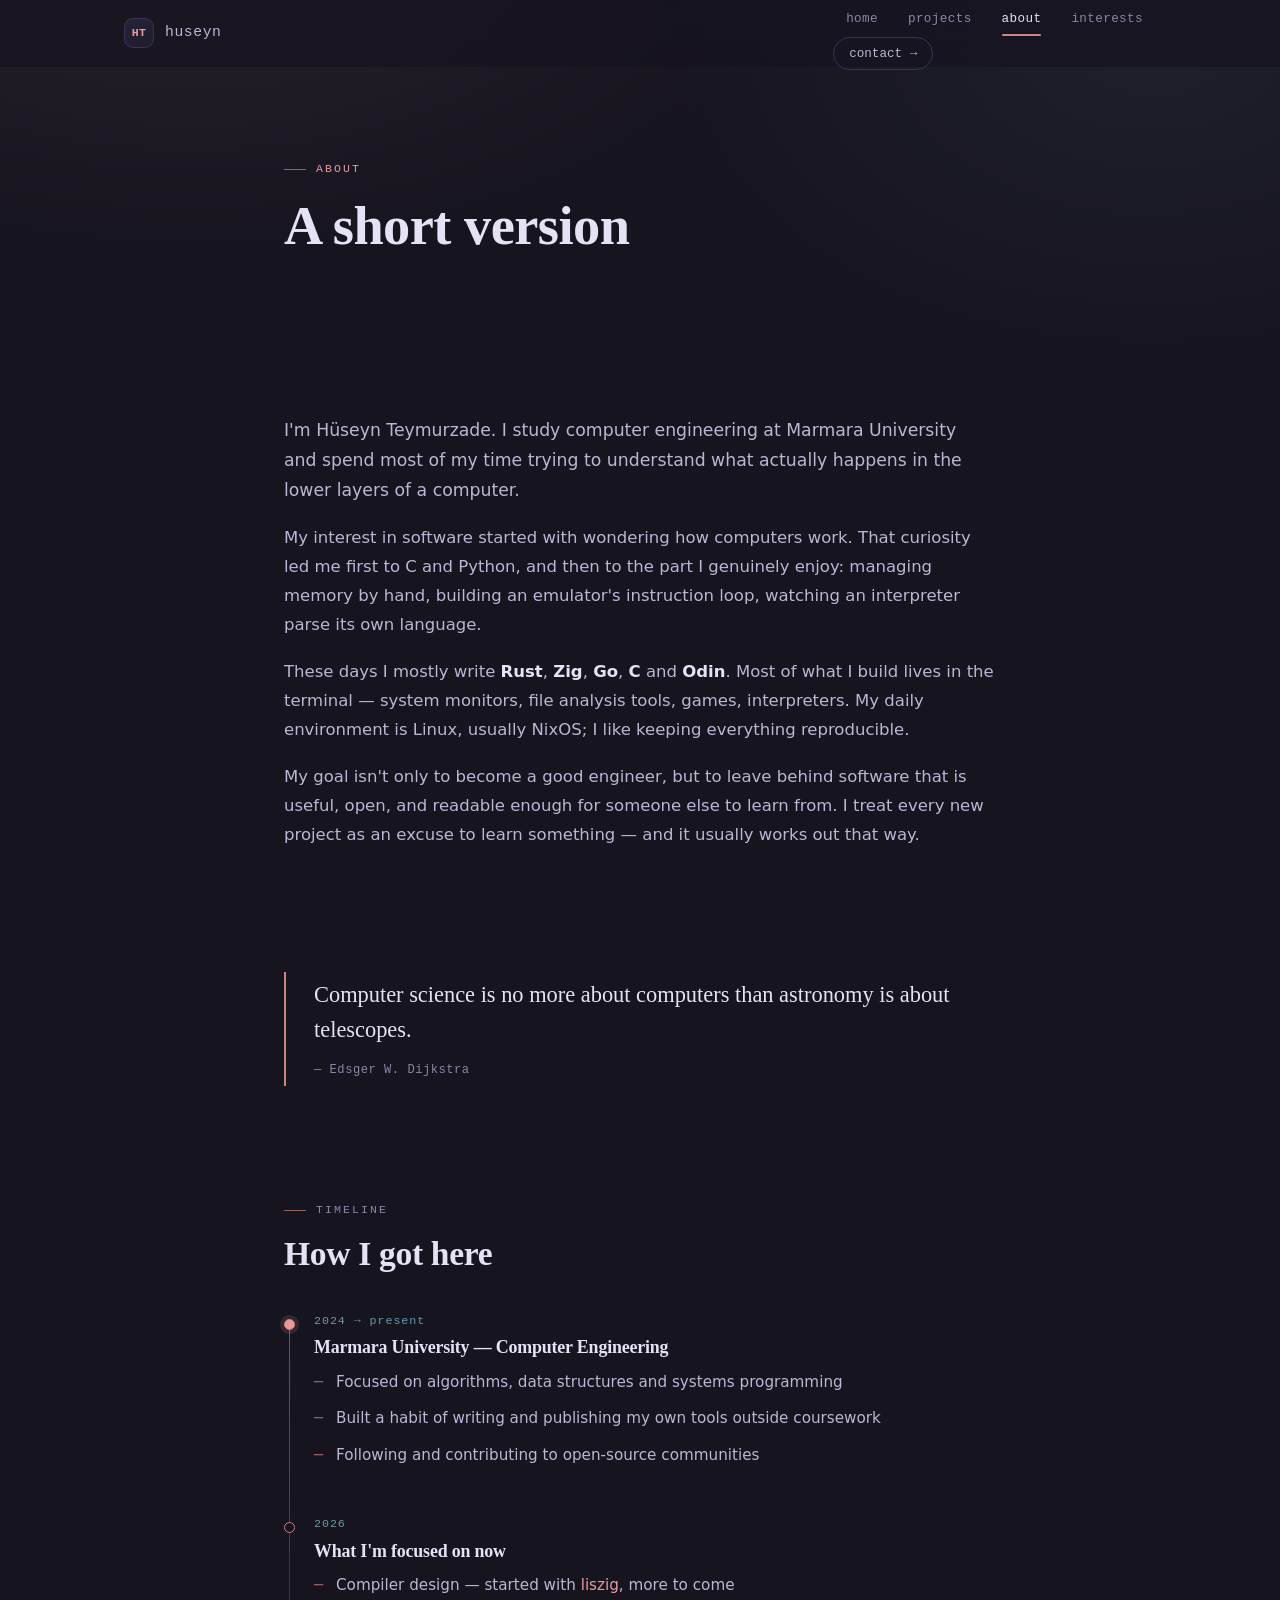
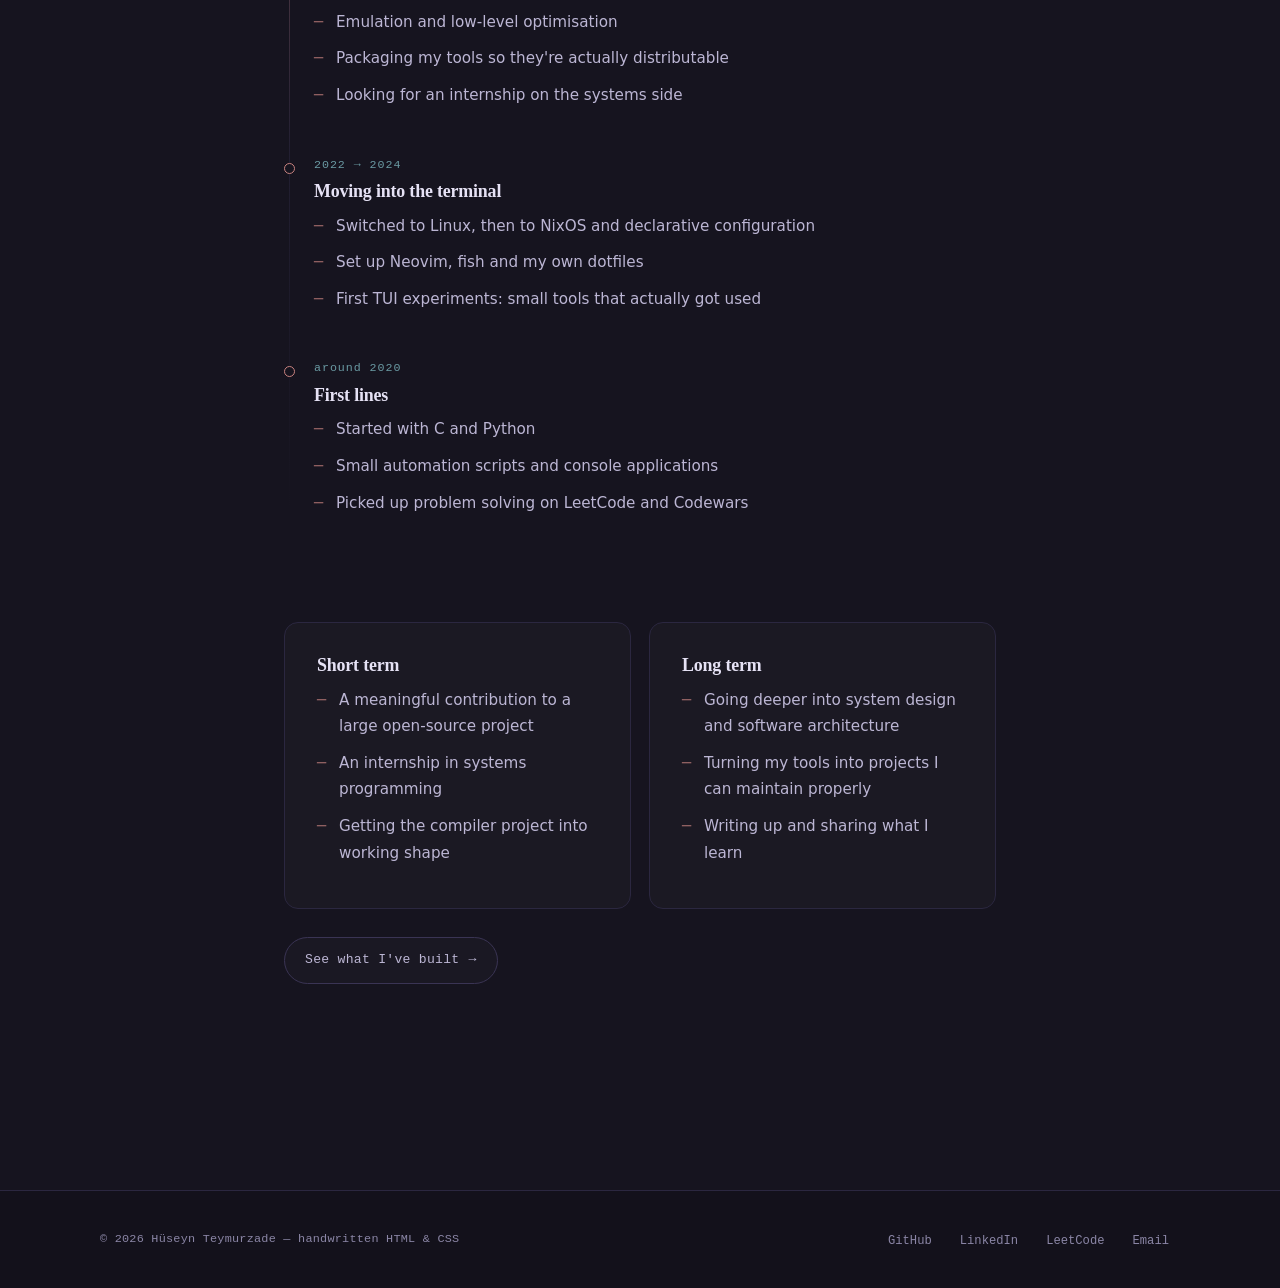
==== commit 7c947fd9: "redesign: warm dark theme, English content, drop lab pages" ====
--- a/about.html
+++ b/about.html
@@ -1,118 +1,197 @@
 <!DOCTYPE html>
-<html lang="tr">
+<html lang="en">
 <head>
     <meta charset="UTF-8">
     <meta name="viewport" content="width=device-width, initial-scale=1.0">
-    <title>Hüseyn Teymurzade - Hakkımda</title>
+    <title>About — Hüseyn Teymurzade</title>
+    <meta name="description" content="Who Hüseyn Teymurzade is: education, interests, timeline and goals.">
+    <meta name="theme-color" content="#16141f">
+    <link rel="icon" href="favicon.svg" type="image/svg+xml">
     <link rel="stylesheet" href="style.css">
 </head>
 <body>
 
-    <!-- NAVİGASYON -->
-    <nav>
-        <ul>
-            <li><a href="index.html">HT</a></li>
-            <li><a href="index.html">Ana Sayfa</a></li>
-            <li><a href="about.html" class="active">Hakkımda</a></li>
-            <li><a href="interests.html">İlgi Alanlarım</a></li>
-            <li><a href="hesaplama.html">Hesaplama</a></li>
-            <li><a href="contact.html">İletişim</a></li>
-        </ul>
-    </nav>
+    <a class="skip-link" href="#main">Skip to content</a>
 
-    <div class="container">
+    <!-- NAVIGATION -->
+    <header class="nav">
+        <div class="wrap nav-inner">
+            <a class="brand" href="index.html">
+                <span class="brand-mark" aria-hidden="true">HT</span>
+                <span class="brand-name">huseyn</span>
+            </a>
 
-        <h1>🎓 Hakkımda</h1>
-        <p class="subtitle">Kim olduğum, nereden geldiğim ve nereye gittiğim.</p>
+            <button class="nav-toggle" type="button" aria-expanded="false" aria-controls="nav-menu" aria-label="Toggle menu">
+                <span></span><span></span><span></span>
+            </button>
 
-        <!-- BİYOGRAFİ -->
-        <section class="bio">
-            <p>
-                Merhaba! Ben <strong>Hüseyn Teymurzade</strong>.
-                <strong>Marmara Üniversitesi Bilgisayar Mühendisliği</strong> bölümünde öğrenciyim.
-                Yazılım dünyasına olan ilgim küçük yaşlarda başladı; bilgisayarların nasıl çalıştığını
-                anlamaya çalışırken kendimi <em>kod yazmayı öğrenirken</em> buldum. O günden beri
-                teknolojinin her dalına merak ve heyecanla yaklaşıyorum.
-            </p>
-            <p>
-                Şu anda <strong>C, C++, Rust, Python, Go, JavaScript</strong> ve <strong>TypeScript</strong>
-                gibi birçok programlama dilinde projeler geliştiriyorum. <em>Sistem programlama</em>,
-                <em>algoritma tasarımı</em> ve <em>açık kaynak katkıları</em> en çok vakit ayırdığım
-                konuların başında geliyor. Linux tabanlı sistemler, Docker ve NixOS gibi araçlarla da
-                günlük olarak çalışıyorum.
-            </p>
-            <p>
-                Hedefim yalnızca iyi bir mühendis olmak değil, aynı zamanda <strong>topluma fayda sağlayan
-                yazılımlar</strong> üretmek ve açık kaynak ekosistemine sürekli katkıda bulunmak.
-                Her yeni projeyi bir <em>öğrenme fırsatı</em> olarak görüyorum ve sürekli
-                kendimi geliştirmeyi ilke ediniyorum.
-            </p>
-        </section>
+            <div class="nav-menu" id="nav-menu">
+                <ul class="nav-links">
+                    <li><a href="index.html">home</a></li>
+                    <li><a href="projects.html">projects</a></li>
+                    <li><a href="about.html" class="active">about</a></li>
+                    <li><a href="interests.html">interests</a></li>
+                </ul>
+                <a class="nav-cta" href="contact.html">contact →</a>
+            </div>
+        </div>
+    </header>
 
-        <!-- ALINTI -->
-        <blockquote>
-            "Bilgisayar bilimi, tıpkı astronomi gibi, teleskoplarla değil bilgisayarlarla değil;
-            <strong>düşünceyle</strong> ilgilidir."
-            <footer>&mdash; Edsger W. Dijkstra</footer>
-        </blockquote>
+    <main id="main">
 
-        <!-- ZAMAN ÇİZELGESİ -->
-        <section class="timeline-section">
-            <h2>📅 Zaman Çizelgesi</h2>
-
-            <div class="timeline">
-
-                <div class="timeline-item">
-                    <h3>Marmara Üniversitesi &mdash; Bilgisayar Mühendisliği</h3>
-                    <div class="date">2024 &ndash; Devam ediyor</div>
-                    <ul>
-                        <li>Bilgisayar mühendisliği lisans eğitimi</li>
-                        <li>Algoritma ve veri yapıları, sistem programlama dersleri</li>
-                        <li>Açık kaynak topluluklarına aktif katılım</li>
-                    </ul>
-                </div>
-
-                <div class="timeline-item">
-                    <h3>Programlamaya İlk Adım</h3>
-                    <div class="date">2020 civarı</div>
-                    <ul>
-                        <li>İlk programlama dili olarak C ve Python öğrenimi</li>
-                        <li>Küçük otomasyon scriptleri ve konsol uygulamaları</li>
-                        <li>LeetCode ve Codewars ile problem çözme pratiği</li>
-                    </ul>
-                </div>
-
-                <div class="timeline-item">
-                    <h3>🎯 Kısa Vadeli Hedefler</h3>
-                    <div class="date">2026</div>
-                    <ul>
-                        <li>Sistem programlama ve düşük seviye optimizasyon becerilerini ilerletme</li>
-                        <li>Açık kaynak bir projeye anlamlı katkıda bulunma</li>
-                        <li>Staj veya iş birliği fırsatları yakalama</li>
-                    </ul>
-                </div>
-
-                <div class="timeline-item">
-                    <h3>🚀 Uzun Vadeli Hedefler</h3>
-                    <div class="date">Gelecek</div>
-                    <ul>
-                        <li>Yazılım mimarisi ve sistem tasarımı alanında uzmanlaşma</li>
-                        <li>Topluma fayda sağlayan özgün yazılım projeleri geliştirme</li>
-                        <li>Teknik topluluk oluşturma ve bilgi paylaşımı</li>
-                    </ul>
-                </div>
-
+        <!-- PAGE HEAD -->
+        <section class="page-head">
+            <div class="wrap wrap-narrow">
+                <p class="eyebrow">about</p>
+                <h1>A short version</h1>
             </div>
         </section>
 
-    </div>
+        <!-- BIO -->
+        <section class="section">
+            <div class="wrap wrap-narrow">
+                <div class="prose reveal">
+                    <p class="lead">
+                        I'm Hüseyn Teymurzade. I study computer engineering at Marmara University and
+                        spend most of my time trying to understand what actually happens in the lower
+                        layers of a computer.
+                    </p>
+
+                    <p>
+                        My interest in software started with wondering how computers work. That
+                        curiosity led me first to C and Python, and then to the part I genuinely
+                        enjoy: managing memory by hand, building an emulator's instruction loop,
+                        watching an interpreter parse its own language.
+                    </p>
+
+                    <p>
+                        These days I mostly write <strong>Rust</strong>, <strong>Zig</strong>,
+                        <strong>Go</strong>, <strong>C</strong> and <strong>Odin</strong>. Most of what
+                        I build lives in the terminal — system monitors, file analysis tools, games,
+                        interpreters. My daily environment is Linux, usually NixOS; I like keeping
+                        everything reproducible.
+                    </p>
+
+                    <p>
+                        My goal isn't only to become a good engineer, but to leave behind software
+                        that is useful, open, and readable enough for someone else to learn from.
+                        I treat every new project as an excuse to learn something — and it usually
+                        works out that way.
+                    </p>
+                </div>
+            </div>
+        </section>
+
+        <!-- QUOTE -->
+        <section class="section">
+            <div class="wrap wrap-narrow">
+                <blockquote class="reveal">
+                    Computer science is no more about computers than astronomy is about telescopes.
+                    <footer>— Edsger W. Dijkstra</footer>
+                </blockquote>
+            </div>
+        </section>
+
+        <!-- TIMELINE -->
+        <section class="section">
+            <div class="wrap wrap-narrow">
+                <div class="section-head reveal">
+                    <p class="eyebrow">timeline</p>
+                    <h2>How I got here</h2>
+                </div>
+
+                <div class="timeline">
+
+                    <div class="tl-item is-now reveal">
+                        <p class="tl-date">2024 → present</p>
+                        <h3>Marmara University — Computer Engineering</h3>
+                        <ul class="list-clean">
+                            <li>Focused on algorithms, data structures and systems programming</li>
+                            <li>Built a habit of writing and publishing my own tools outside coursework</li>
+                            <li>Following and contributing to open-source communities</li>
+                        </ul>
+                    </div>
+
+                    <div class="tl-item reveal">
+                        <p class="tl-date">2026</p>
+                        <h3>What I'm focused on now</h3>
+                        <ul class="list-clean">
+                            <li>Compiler design — started with <a href="https://github.com/Huseynteymurzade28/liszig" target="_blank" rel="noopener">liszig</a>, more to come</li>
+                            <li>Emulation and low-level optimisation</li>
+                            <li>Packaging my tools so they're actually distributable</li>
+                            <li>Looking for an internship on the systems side</li>
+                        </ul>
+                    </div>
+
+                    <div class="tl-item reveal">
+                        <p class="tl-date">2022 → 2024</p>
+                        <h3>Moving into the terminal</h3>
+                        <ul class="list-clean">
+                            <li>Switched to Linux, then to NixOS and declarative configuration</li>
+                            <li>Set up Neovim, fish and my own dotfiles</li>
+                            <li>First TUI experiments: small tools that actually got used</li>
+                        </ul>
+                    </div>
+
+                    <div class="tl-item reveal">
+                        <p class="tl-date">around 2020</p>
+                        <h3>First lines</h3>
+                        <ul class="list-clean">
+                            <li>Started with C and Python</li>
+                            <li>Small automation scripts and console applications</li>
+                            <li>Picked up problem solving on LeetCode and Codewars</li>
+                        </ul>
+                    </div>
+
+                </div>
+            </div>
+        </section>
+
+        <!-- GOALS -->
+        <section class="section">
+            <div class="wrap wrap-narrow">
+                <div class="two-col">
+                    <div class="panel reveal">
+                        <h3>Short term</h3>
+                        <ul class="list-clean">
+                            <li>A meaningful contribution to a large open-source project</li>
+                            <li>An internship in systems programming</li>
+                            <li>Getting the compiler project into working shape</li>
+                        </ul>
+                    </div>
+                    <div class="panel reveal">
+                        <h3>Long term</h3>
+                        <ul class="list-clean">
+                            <li>Going deeper into system design and software architecture</li>
+                            <li>Turning my tools into projects I can maintain properly</li>
+                            <li>Writing up and sharing what I learn</li>
+                        </ul>
+                    </div>
+                </div>
+
+                <p style="margin-top: 28px;" class="reveal">
+                    <a class="btn btn-ghost" href="projects.html">
+                        See what I've built <span class="arrow" aria-hidden="true">→</span>
+                    </a>
+                </p>
+            </div>
+        </section>
+
+    </main>
 
     <!-- FOOTER -->
-    <footer class="site-footer">
-        <p>&copy; 2026 Hüseyn Teymurzade &mdash;
-            <a href="https://github.com/flearlyly" target="_blank">GitHub</a>
-        </p>
+    <footer class="footer">
+        <div class="wrap footer-inner">
+            <small>© 2026 Hüseyn Teymurzade — handwritten HTML &amp; CSS</small>
+            <ul class="footer-links">
+                <li><a href="https://github.com/Huseynteymurzade28" target="_blank" rel="noopener">GitHub</a></li>
+                <li><a href="https://www.linkedin.com/in/huseyn-teymurzade/" target="_blank" rel="noopener">LinkedIn</a></li>
+                <li><a href="https://leetcode.com/u/Flearlyly/" target="_blank" rel="noopener">LeetCode</a></li>
+                <li><a href="mailto:huseynteymurrr74@gmail.com">Email</a></li>
+            </ul>
+        </div>
     </footer>
 
+    <script src="main.js" defer></script>
 </body>
 </html>
--- a/style.css
+++ b/style.css
@@ -1,1432 +1,1139 @@
-/* Genel Stil Sıfırlama */
-* {
+/* ==========================================================================
+   Hüseyn Teymurzade — personal site
+   Theme: warm dark (Rosé Pine / Kanagawa flavoured), low saturation
+   ========================================================================== */
+
+/* --- 1. Design tokens ----------------------------------------------------- */
+
+:root {
+    /* Surfaces */
+    --bg: #16141f;
+    --bg-soft: #1c1a29;
+    --surface: #201d2e;
+    --surface-hi: #262238;
+    --line: #2b2740;
+    --line-hi: #3a3454;
+
+    /* Text */
+    --text: #e6e2f5;
+    --text-2: #bcb6d4;
+    --text-3: #8b86a6;
+
+    /* Accents */
+    --rose: #ea9a97;
+    --rose-dim: #c98380;
+    --teal: #8bbcc4;
+    --teal-dim: #6a9aa3;
+    --gold: #e6bd8a;
+
+    /* Typography */
+    --font-serif: "Iowan Old Style", "Palatino Linotype", "Book Antiqua", Palatino, Georgia, serif;
+    --font-sans: "Inter", system-ui, -apple-system, "Segoe UI", Roboto, Helvetica, Arial, sans-serif;
+    --font-mono: "JetBrains Mono", ui-monospace, SFMono-Regular, "SF Mono", Menlo, Consolas, monospace;
+
+    /* Metrics */
+    --wrap: 1080px;
+    --wrap-narrow: 760px;
+    --radius: 14px;
+    --radius-sm: 8px;
+
+    /* Motion */
+    --ease: cubic-bezier(0.22, 0.61, 0.36, 1);
+}
+
+/* --- 2. Base -------------------------------------------------------------- */
+
+*,
+*::before,
+*::after {
+    box-sizing: border-box;
     margin: 0;
     padding: 0;
-    box-sizing: border-box;
+}
+
+html {
+    scroll-behavior: smooth;
+    scroll-padding-top: 90px;
+    -webkit-text-size-adjust: 100%;
 }
 
 body {
-    font-family: -apple-system, BlinkMacSystemFont, "Segoe UI", Helvetica, Arial, sans-serif;
-    line-height: 1.7;
-    color: #e0e0e0;
-    background-color: #0d1117;
+    font-family: var(--font-sans);
+    font-size: 16.5px;
+    line-height: 1.75;
+    color: var(--text-2);
+    background-color: var(--bg);
+    /* A very soft, warm glow up top — deliberately not a neon bloom */
+    background-image:
+        radial-gradient(900px 500px at 15% -10%, rgba(234, 154, 151, 0.10), transparent 70%),
+        radial-gradient(700px 450px at 90% 5%, rgba(139, 188, 196, 0.07), transparent 70%);
+    background-repeat: no-repeat;
+    background-attachment: fixed;
     min-height: 100vh;
-}
-
-/* --- ÖDEV GEREKSİNİMLERİ --- */
-
-/* Grup Seçici (En az 1 adet) */
-h1, h2, p {
-    margin-bottom: 10px; /* Ortak margin değeri */
-}
-
-/* --- NAVİGASYON --- */
-/* Hiyerarşik Seçici (En az 2 adet isteniyor, bu birincisi: nav içindeki a) */
-nav {
-    background-color: #161b22;
-    border-bottom: 1px solid #30363d;
-    padding: 0 40px;
+    -webkit-font-smoothing: antialiased;
+    text-rendering: optimizeLegibility;
+    overflow-x: hidden;
+}
+
+h1, h2, h3, h4 {
+    font-family: var(--font-serif);
+    color: var(--text);
+    font-weight: 600;
+    line-height: 1.2;
+    letter-spacing: -0.01em;
+}
+
+h1 { font-size: clamp(2.2rem, 5.5vw, 3.4rem); }
+h2 { font-size: clamp(1.6rem, 3.4vw, 2.1rem); }
+h3 { font-size: 1.12rem; }
+
+p { margin-bottom: 1rem; }
+p:last-child { margin-bottom: 0; }
+
+a {
+    color: var(--rose);
+    text-decoration: none;
+    transition: color 0.2s var(--ease);
+}
+
+a:hover { color: var(--text); }
+
+strong { color: var(--text); font-weight: 600; }
+em { color: var(--text-2); }
+
+code, kbd {
+    font-family: var(--font-mono);
+    font-size: 0.86em;
+    background: var(--surface);
+    border: 1px solid var(--line);
+    border-radius: 5px;
+    padding: 0.1em 0.42em;
+    color: var(--gold);
+}
+
+::selection {
+    background: rgba(234, 154, 151, 0.25);
+    color: var(--text);
+}
+
+:focus-visible {
+    outline: 2px solid var(--teal);
+    outline-offset: 3px;
+    border-radius: 4px;
+}
+
+/* --- 3. Layout helpers ---------------------------------------------------- */
+
+.wrap {
+    width: 100%;
+    max-width: var(--wrap);
+    margin-inline: auto;
+    padding-inline: 24px;
+}
+
+.wrap-narrow { max-width: var(--wrap-narrow); }
+
+.section { padding: clamp(56px, 8vw, 96px) 0; }
+.section + .section { padding-top: 0; }
+
+.rule {
+    height: 1px;
+    background: linear-gradient(90deg, transparent, var(--line), transparent);
+    border: 0;
+    margin: 0;
+}
+
+/* Section heading: small mono eyebrow + serif title */
+.section-head { margin-bottom: 36px; }
+
+.eyebrow {
+    display: inline-flex;
+    align-items: center;
+    gap: 10px;
+    font-family: var(--font-mono);
+    font-size: 0.72rem;
+    letter-spacing: 0.18em;
+    text-transform: uppercase;
+    color: var(--rose);
+    margin-bottom: 14px;
+}
+
+.eyebrow::before {
+    content: "";
+    width: 22px;
+    height: 1px;
+    background: var(--rose-dim);
+    opacity: 0.7;
+}
+
+.section-head p {
+    color: var(--text-3);
+    max-width: 62ch;
+    margin-top: 10px;
+}
+
+/* Skip link (accessibility) */
+.skip-link {
+    position: absolute;
+    left: -9999px;
+    top: 0;
+    background: var(--surface);
+    color: var(--text);
+    padding: 10px 16px;
+    border: 1px solid var(--line-hi);
+    border-radius: 0 0 var(--radius-sm) 0;
+    z-index: 999;
+}
+
+.skip-link:focus { left: 0; }
+
+/* --- 4. Navigation -------------------------------------------------------- */
+
+.nav {
     position: sticky;
     top: 0;
     z-index: 100;
-    text-align: center; /* Menüyü ortalamak için */
-}
-
-/* Navigasyon listesi - Yatay yapmak için display: inline-block kullanıyoruz */
-nav ul {
+    background: rgba(22, 20, 31, 0.78);
+    backdrop-filter: blur(14px) saturate(140%);
+    -webkit-backdrop-filter: blur(14px) saturate(140%);
+    border-bottom: 1px solid transparent;
+    transition: border-color 0.3s var(--ease), background 0.3s var(--ease);
+}
+
+.nav.is-scrolled {
+    border-bottom-color: var(--line);
+    background: rgba(22, 20, 31, 0.92);
+}
+
+.nav-inner {
+    display: flex;
+    align-items: center;
+    justify-content: space-between;
+    gap: 20px;
+    height: 66px;
+}
+
+.brand {
+    display: inline-flex;
+    align-items: center;
+    gap: 11px;
+    font-family: var(--font-mono);
+    font-size: 0.92rem;
+    letter-spacing: 0.04em;
+    color: var(--text);
+}
+
+.brand:hover { color: var(--text); }
+
+.brand-mark {
+    display: grid;
+    place-items: center;
+    width: 30px;
+    height: 30px;
+    border-radius: 9px;
+    border: 1px solid var(--line-hi);
+    background: linear-gradient(150deg, var(--surface-hi), var(--surface));
+    font-size: 0.72rem;
+    font-weight: 600;
+    color: var(--rose);
+    letter-spacing: 0.02em;
+    transition: border-color 0.25s var(--ease), transform 0.25s var(--ease);
+}
+
+.brand:hover .brand-mark {
+    border-color: var(--rose-dim);
+    transform: translateY(-1px);
+}
+
+.brand-name { color: var(--text-2); }
+.brand:hover .brand-name { color: var(--text); }
+
+.nav-links {
+    display: flex;
+    align-items: center;
+    gap: 4px;
     list-style: none;
-    max-width: 960px;
-    margin: 0 auto;
-    /* Flex yerine display: block/inline-block mantığı */
+}
+
+.nav-links a {
     display: block;
-    padding: 10px 0;
-}
-
-nav ul li {
-    /* İstenen özellik: display: inline-block */
-    display: inline-block;
-    margin: 0 4px; /* Flex gap yerine margin */
-    vertical-align: middle;
-}
-
-nav ul li a {
-    display: block;
-    padding: 14px 18px;
-    color: #c9d1d9;
-    text-decoration: none;
-    font-size: 15px;
-    font-weight: 500;
-    border-bottom: 2px solid transparent;
-    transition: color 0.2s, border-color 0.2s; /* Hover efekti için geçiş */
-}
-
-/* Hover Efekti (İstenen özellik) */
-nav ul li a:hover {
-    color: #58a6ff;
-    /* İsteğe bağlı görsel iyileştirme */
-    background-color: rgba(88, 166, 255, 0.1); 
-    border-radius: 6px;
-}
-
-nav ul li a.active {
-    color: #58a6ff;
-    border-bottom-color: #58a6ff;
-}
-
-/* İlk eleman için özel stil (HT logosu gibi) */
-nav ul li:first-child a {
-    font-weight: 700;
-    font-size: 16px;
-    color: #f0f6fc;
-}
-
-/* --- SAYFA DÜZENİ (LAYOUT) --- */
-.container {
-    max-width: 960px;
-    margin: 0 auto;
-    padding: 40px 20px 60px;
-}
-
-/* HEADER (Hero Bölümü) */
-/* Hiyerarşik Seçici #2: header içindeki h1 */
-header.hero {
-    text-align: center;
-    padding: 60px 0 50px;
-    border-bottom: 1px solid #30363d;
-    margin-bottom: 40px;
-}
-
-header.hero h1 {
-    font-size: 2.8em;
-    color: #f0f6fc;
-    margin-bottom: 10px;
-}
-
-header.hero h1 span { color: #58a6ff; }
-
-header.hero p {
-    font-size: 1.2em;
-    color: #8b949e;
-    max-width: 600px;
-    margin: 0 auto 30px;
-}
-
-header.hero pre {
-    display: inline-block;
-    background-color: #161b22;
-    border: 1px solid #30363d;
-    border-radius: 8px;
-    padding: 20px 30px;
-    font-family: ui-monospace, SFMono-Regular, "SF Mono", Menlo, Consolas, monospace;
-    font-size: 13px;
-    line-height: 1.5;
-    color: #7ee787;
-    text-align: left;
-    margin-bottom: 30px;
-    overflow-x: auto;
-    max-width: 100%;
-}
-
-/* --- İKİ SÜTUNLU YAPI (Main & Sidebar) --- */
-.content-wrapper {
-    /* Sütunları sarmalayan alan */
-    font-size: 0; /* Inline-block boşluk sorununu çözmek için (isteğe bağlı) */
-    text-align: left; /* Sütunları sola hizala */
-}
-
-/* Sol Sütun: İçerik */
-.main-content {
-    display: inline-block;
-    vertical-align: top;
-    width: 65%; /* Genişlik */
-    padding-right: 20px;
-    box-sizing: border-box;
-    font-size: 1rem; /* Font boyutunu geri getir */
-    border-right: 1px solid #30363d; /* Görsel ayrım */
-}
-
-/* Sağ Sütun: Yan Menü/Bilgi */
-.sidebar {
-    display: inline-block;
-    vertical-align: top;
-    width: 30%; /* Genişlik */
-    margin-left: 4%; /* Arada boşluk */
-    box-sizing: border-box;
-    font-size: 1rem; /* Font boyutunu geri getir */
-    background-color: #161b22;
-    padding: 20px;
-    border-radius: 8px;
-    border: 1px solid #30363d;
-}
-
-/* Sütun içi Metin Düzenlemeleri (En az 3 özellik: font-size, color, line-height, text-align) */
-.main-content p, .sidebar p {
-    font-size: 16px;
-    color: #8b949e;
-    line-height: 1.8;
-    text-align: justify;
-    margin-bottom: 15px;
-}
-
-.main-content h2, .sidebar h2 {
-    color: #f0f6fc;
-    margin-bottom: 15px;
-    border-bottom: 1px solid #30363d;
-    padding-bottom: 10px;
-}
-
-/* Responsive: Mobilde alt alta geçsinler */
-@media (max-width: 768px) {
-    .main-content, .sidebar {
-        display: block;
-        width: 100%;
-        margin: 0;
-        padding: 0;
-        border: none;
-    }
-    .sidebar {
-        margin-top: 40px;
-    }
-}
-
-/* --- KARTLAR (Eski tasarımın korunması için) --- */
-.cards {
-    display: grid;
-    grid-template-columns: repeat(auto-fit, minmax(280px, 1fr));
-    gap: 20px;
-    margin-top: 20px;
-}
-
-.card {
-    background-color: #161b22;
-    border: 1px solid #30363d;
-    border-radius: 10px;
-    padding: 28px;
-    transition: border-color 0.2s, transform 0.2s;
-}
-
-.card:hover {
-    border-color: #58a6ff;
-    transform: translateY(-3px);
-}
-
-.card h3 {
-    color: #f0f6fc;
-    margin-bottom: 10px;
-    font-size: 1.15em;
-}
-
-/* Hiyerarşik Seçici örneği: .card içindeki p */
-.card p {
-    color: #8b949e;
-    font-size: 0.95em;
-    text-align: left; /* Yukarıdaki genel p stilini ezmek gerekebilir */
-}
-
-.card a {
-    display: inline-block;
-    margin-top: 14px;
-    color: #58a6ff;
-    text-decoration: none;
-    font-weight: 500;
-    font-size: 0.95em;
-}
-
-.card a:hover { text-decoration: underline; }
-
-.card code {
-    font-family: ui-monospace, SFMono-Regular, "SF Mono", Menlo, Consolas, monospace;
-    font-size: 0.95em;
-    color: #7ee787;
-}
-
-.card-accent {
-    background: linear-gradient(135deg, rgba(88, 166, 255, 0.14), rgba(167, 139, 250, 0.12));
-}
-
-/* --- HESAPLAMA SAYFASI --- */
-.calculator-page {
-    padding-top: 24px;
-}
-
-.calculator-hero {
-    padding-top: 30px;
-}
-
-.calculator-grid {
-    display: grid;
-    grid-template-columns: repeat(auto-fit, minmax(320px, 1fr));
-    gap: 24px;
-}
-
-.calculator-card,
-.calculator-info {
-    background-color: #161b22;
-    border: 1px solid #30363d;
-    border-radius: 12px;
-    padding: 28px;
-}
-
-.calculator-card h2,
-.calculator-info h2 {
-    color: #f0f6fc;
-    margin-bottom: 12px;
-}
-
-.calculator-card p,
-.calculator-info li {
-    color: #8b949e;
-}
-
-.calculator-form {
-    display: grid;
-    gap: 12px;
-    margin-top: 20px;
-}
-
-.calculator-form label {
-    color: #c9d1d9;
-    font-weight: 600;
-}
-
-.calculator-form input,
-.calculator-form select {
-    width: 100%;
-    padding: 12px 14px;
-    border-radius: 8px;
-    border: 1px solid #30363d;
-    background-color: #0d1117;
-    color: #f0f6fc;
-    font-size: 1rem;
-}
-
-.calculator-form input:focus,
-.calculator-form select:focus {
-    outline: none;
-    border-color: #58a6ff;
-    box-shadow: 0 0 0 3px rgba(88, 166, 255, 0.18);
-}
-
-.calculator-form .btn {
-    border: none;
-    border-radius: 8px;
-    padding: 12px 16px;
-    background: linear-gradient(135deg, #1f6feb, #58a6ff);
-    color: #f0f6fc;
-    font-size: 1rem;
-    font-weight: 700;
-    cursor: pointer;
-    transition: transform 0.2s ease, box-shadow 0.2s ease;
-}
-
-.calculator-form .btn:hover {
-    transform: translateY(-1px);
-    box-shadow: 0 10px 24px rgba(31, 111, 235, 0.22);
-}
-
-.result-box {
-    margin-top: 18px;
-    padding: 18px;
-    border-radius: 10px;
-    background: linear-gradient(135deg, rgba(46, 160, 67, 0.14), rgba(88, 166, 255, 0.10));
-    border: 1px solid rgba(88, 166, 255, 0.25);
-}
-
-.result-box strong {
-    display: block;
-    color: #f0f6fc;
-    margin-bottom: 8px;
-}
-
-.result-box p {
-    margin-bottom: 4px;
-    color: #c9d1d9;
-}
-
-.calculator-info {
-    margin-top: 24px;
-}
-
-.calculator-info ul {
-    padding-left: 20px;
-}
-
-@media (max-width: 768px) {
-    .calculator-card,
-    .calculator-info {
-        padding: 22px;
-    }
-}
-
-/* --- BADGE'LER --- */
-.badges {
-    text-align: center;
-    margin-top: 50px;
-}
-
-.badges h2 {
-    color: #f0f6fc;
-    margin-bottom: 20px;
-    font-size: 1.5em;
-}
-
-.badges img { margin: 4px; }
-
-/* --- FOOTER --- */
-footer {
-    text-align: center;
-    padding: 30px 20px;
-    color: #484f58;
-    font-size: 0.85em;
-    border-top: 1px solid #21262d;
-    margin-top: 60px;
-}
-
-footer a { color: #58a6ff; text-decoration: none; }
-footer a:hover { text-decoration: underline; }
-
-/* --- POSITION LAB PAGE --- */
-.lab-position-body {
-    background: radial-gradient(circle at top, #1f2a44 0%, #0d1117 45%, #090c10 100%);
-    color: #f0f6fc;
-}
-
-.lab-position-page {
-    min-height: calc(100vh - 120px);
-    padding: 60px 20px 40px;
-}
-
-.lab-position-header {
-    max-width: 900px;
-    margin: 0 auto 32px;
-    text-align: center;
-}
-
-.lab-position-header h1 {
-    font-size: clamp(2rem, 4vw, 3.4rem);
-    margin-bottom: 14px;
-}
-
-.lab-position-header p {
-    max-width: 720px;
-    margin: 0 auto;
-    color: #c9d1d9;
-}
-
-.lab-position-kicker {
-    color: #8b949e;
-    text-transform: uppercase;
-    letter-spacing: 0.18em;
-    font-size: 0.82rem;
-}
-
-.lab-announcement-shell {
-    max-width: 980px;
-    margin: 0 auto;
-    padding: 24px 0 48px;
-}
-
-.lab-announcement-card {
     position: relative;
-    overflow: hidden;
-    min-height: 520px;
-    border-radius: 32px;
-    padding: 110px 52px 56px;
-    background: linear-gradient(135deg, rgba(182, 219, 255, 0.92), rgba(213, 191, 255, 0.88));
-    box-shadow: 0 28px 60px rgba(0, 0, 0, 0.28);
-}
-
-.lab-announcement-card::before,
-.lab-announcement-card::after {
+    padding: 8px 13px;
+    border-radius: var(--radius-sm);
+    font-family: var(--font-mono);
+    font-size: 0.79rem;
+    letter-spacing: 0.03em;
+    color: var(--text-3);
+    transition: color 0.2s var(--ease), background 0.2s var(--ease);
+}
+
+.nav-links a:hover {
+    color: var(--text);
+    background: rgba(255, 255, 255, 0.045);
+}
+
+.nav-links a.active { color: var(--text); }
+
+.nav-links a.active::after {
     content: "";
     position: absolute;
+    left: 13px;
+    right: 13px;
+    bottom: 2px;
+    height: 1.5px;
+    border-radius: 2px;
+    background: var(--rose);
+    opacity: 0.85;
+}
+
+.nav-cta {
+    font-family: var(--font-mono);
+    font-size: 0.79rem;
+    padding: 8px 15px;
+    border: 1px solid var(--line-hi);
     border-radius: 999px;
-    z-index: 1;
-}
-
-.lab-announcement-card::before {
-    width: 320px;
-    height: 320px;
-    right: -90px;
-    top: 120px;
-    background: rgba(255, 255, 255, 0.24);
-}
-
-.lab-announcement-card::after {
-    width: 220px;
-    height: 220px;
-    left: -70px;
-    bottom: -60px;
-    background: rgba(112, 178, 255, 0.18);
-}
-
-.lab-card-content {
+    color: var(--text-2);
+    transition: all 0.22s var(--ease);
+    white-space: nowrap;
+}
+
+.nav-cta:hover,
+.nav-cta.active {
+    color: var(--text);
+    border-color: var(--rose-dim);
+    background: rgba(234, 154, 151, 0.08);
+}
+
+.nav-toggle {
+    display: none;
+    width: 40px;
+    height: 40px;
+    border: 1px solid var(--line);
+    border-radius: var(--radius-sm);
+    background: transparent;
+    cursor: pointer;
+    padding: 0;
+    place-items: center;
+}
+
+.nav-toggle span {
+    display: block;
+    width: 17px;
+    height: 1.5px;
+    background: var(--text-2);
+    border-radius: 2px;
+    transition: transform 0.25s var(--ease), opacity 0.2s var(--ease);
+}
+
+.nav-toggle span + span { margin-top: 4px; }
+
+.nav-toggle[aria-expanded="true"] span:nth-child(1) { transform: translateY(5.5px) rotate(45deg); }
+.nav-toggle[aria-expanded="true"] span:nth-child(2) { opacity: 0; }
+.nav-toggle[aria-expanded="true"] span:nth-child(3) { transform: translateY(-5.5px) rotate(-45deg); }
+
+/* --- 5. Hero -------------------------------------------------------------- */
+
+.hero {
+    padding: clamp(60px, 10vw, 112px) 0 clamp(48px, 7vw, 80px);
+}
+
+.hero-grid {
+    display: grid;
+    grid-template-columns: minmax(0, 1.05fr) minmax(0, 0.95fr);
+    gap: clamp(32px, 5vw, 64px);
+    align-items: center;
+}
+
+.hero-status {
+    display: inline-flex;
+    align-items: center;
+    gap: 9px;
+    font-family: var(--font-mono);
+    font-size: 0.75rem;
+    color: var(--text-3);
+    border: 1px solid var(--line);
+    background: rgba(255, 255, 255, 0.02);
+    border-radius: 999px;
+    padding: 5px 13px 5px 11px;
+    margin-bottom: 26px;
+}
+
+.status-dot {
+    width: 7px;
+    height: 7px;
+    border-radius: 50%;
+    background: var(--teal);
+    box-shadow: 0 0 0 3px rgba(139, 188, 196, 0.14);
+}
+
+.hero h1 {
+    font-size: clamp(2.6rem, 7vw, 4.1rem);
+    line-height: 1.05;
+    margin-bottom: 20px;
+}
+
+.hero h1 .accent {
+    color: var(--rose);
+    font-style: italic;
+}
+
+.hero-lead {
+    font-size: 1.08rem;
+    color: var(--text-2);
+    max-width: 52ch;
+    margin-bottom: 30px;
+}
+
+.hero-actions {
+    display: flex;
+    flex-wrap: wrap;
+    gap: 12px;
+    margin-bottom: 34px;
+}
+
+.hero-meta {
+    display: flex;
+    flex-wrap: wrap;
+    gap: 8px 22px;
+    font-family: var(--font-mono);
+    font-size: 0.76rem;
+    color: var(--text-3);
+    padding-top: 24px;
+    border-top: 1px solid var(--line);
+}
+
+.hero-meta span { display: inline-flex; align-items: center; gap: 8px; }
+.hero-meta span::before { content: "▸"; color: var(--rose-dim); font-size: 0.7em; }
+
+/* --- 6. Buttons ----------------------------------------------------------- */
+
+.btn {
+    display: inline-flex;
+    align-items: center;
+    gap: 9px;
+    font-family: var(--font-mono);
+    font-size: 0.82rem;
+    letter-spacing: 0.02em;
+    padding: 11px 20px;
+    border-radius: 999px;
+    border: 1px solid transparent;
+    cursor: pointer;
+    transition: all 0.22s var(--ease);
+}
+
+.btn-primary {
+    background: var(--rose);
+    color: #1a1520;
+    font-weight: 600;
+}
+
+.btn-primary:hover {
+    color: #1a1520;
+    background: #f2adaa;
+    transform: translateY(-2px);
+    box-shadow: 0 10px 24px -12px rgba(234, 154, 151, 0.6);
+}
+
+.btn-ghost {
+    border-color: var(--line-hi);
+    color: var(--text-2);
+    background: rgba(255, 255, 255, 0.015);
+}
+
+.btn-ghost:hover {
+    color: var(--text);
+    border-color: var(--text-3);
+    background: rgba(255, 255, 255, 0.05);
+    transform: translateY(-2px);
+}
+
+.btn .arrow { transition: transform 0.22s var(--ease); }
+.btn:hover .arrow { transform: translateX(3px); }
+
+/* --- 7. Terminal card ----------------------------------------------------- */
+
+.terminal {
+    border: 1px solid var(--line);
+    border-radius: var(--radius);
+    background: linear-gradient(170deg, var(--surface) 0%, var(--bg-soft) 100%);
+    box-shadow: 0 28px 60px -32px rgba(0, 0, 0, 0.85);
+    overflow: hidden;
+}
+
+.terminal-bar {
+    display: flex;
+    align-items: center;
+    gap: 8px;
+    padding: 11px 15px;
+    border-bottom: 1px solid var(--line);
+    background: rgba(255, 255, 255, 0.02);
+}
+
+.terminal-bar i {
+    width: 10px;
+    height: 10px;
+    border-radius: 50%;
+    background: var(--line-hi);
+}
+
+.terminal-bar i:first-child { background: var(--rose-dim); }
+.terminal-bar i:nth-child(2) { background: var(--gold); opacity: 0.65; }
+.terminal-bar i:nth-child(3) { background: var(--teal-dim); }
+
+.terminal-bar span {
+    margin-left: auto;
+    font-family: var(--font-mono);
+    font-size: 0.72rem;
+    color: var(--text-3);
+}
+
+.terminal-body {
+    padding: 20px 18px 22px;
+    font-family: var(--font-mono);
+    font-size: 0.8rem;
+    line-height: 1.85;
+    color: var(--text-2);
+    overflow-x: auto;
+}
+
+.terminal-body .row + .row { margin-top: 14px; }
+.terminal-body .prompt { color: var(--teal); }
+.terminal-body .cmd { color: var(--text); }
+.terminal-body .out { color: var(--text-3); display: block; }
+.terminal-body .out b { color: var(--gold); font-weight: 500; }
+.terminal-body .out i { color: var(--rose); font-style: normal; }
+
+.caret {
+    display: inline-block;
+    width: 8px;
+    height: 1.05em;
+    background: var(--rose);
+    vertical-align: text-bottom;
+    animation: blink 1.15s steps(2, start) infinite;
+}
+
+@keyframes blink { to { visibility: hidden; } }
+
+/* --- 8. Project cards ----------------------------------------------------- */
+
+.card-grid {
+    display: grid;
+    grid-template-columns: repeat(auto-fill, minmax(300px, 1fr));
+    gap: 18px;
+}
+
+.project {
     position: relative;
-    z-index: 3;
-    max-width: 560px;
-}
-
-.lab-card-label {
-    display: inline-block;
-    padding: 6px 12px;
+    display: flex;
+    flex-direction: column;
+    padding: 24px 22px 22px;
+    border: 1px solid var(--line);
+    border-radius: var(--radius);
+    background: linear-gradient(165deg, rgba(255, 255, 255, 0.022), rgba(255, 255, 255, 0));
+    transition: border-color 0.25s var(--ease), transform 0.25s var(--ease), background 0.25s var(--ease);
+}
+
+.project::after {
+    content: "";
+    position: absolute;
+    inset: 0;
+    border-radius: var(--radius);
+    box-shadow: 0 22px 44px -26px rgba(0, 0, 0, 0.9);
+    opacity: 0;
+    transition: opacity 0.25s var(--ease);
+    pointer-events: none;
+}
+
+.project:hover {
+    border-color: var(--line-hi);
+    background: linear-gradient(165deg, rgba(255, 255, 255, 0.045), rgba(255, 255, 255, 0.008));
+    transform: translateY(-3px);
+}
+
+.project:hover::after { opacity: 1; }
+
+.project-top {
+    display: flex;
+    align-items: baseline;
+    justify-content: space-between;
+    gap: 12px;
+    margin-bottom: 12px;
+}
+
+.project h3 {
+    font-family: var(--font-mono);
+    font-size: 0.98rem;
+    font-weight: 600;
+    letter-spacing: -0.01em;
+}
+
+.project h3 a { color: var(--text); }
+.project:hover h3 a { color: var(--rose); }
+
+.project h3 a::after {
+    content: "";
+    position: absolute;
+    inset: 0;
+    border-radius: var(--radius);
+}
+
+.stars {
+    display: inline-flex;
+    align-items: center;
+    gap: 5px;
+    font-family: var(--font-mono);
+    font-size: 0.72rem;
+    color: var(--text-3);
+    flex-shrink: 0;
+}
+
+.stars::before {
+    content: "★";
+    color: var(--gold);
+    opacity: 0.7;
+    font-size: 0.85em;
+}
+
+.project p {
+    font-size: 0.91rem;
+    color: var(--text-3);
+    margin-bottom: 18px;
+    flex-grow: 1;
+}
+
+.project-foot {
+    display: flex;
+    align-items: center;
+    justify-content: space-between;
+    gap: 12px;
+    padding-top: 14px;
+    border-top: 1px solid var(--line);
+}
+
+.lang {
+    display: inline-flex;
+    align-items: center;
+    gap: 7px;
+    font-family: var(--font-mono);
+    font-size: 0.73rem;
+    color: var(--text-3);
+}
+
+.lang::before {
+    content: "";
+    width: 8px;
+    height: 8px;
+    border-radius: 50%;
+    background: var(--dot, var(--text-3));
+}
+
+.lang-rust   { --dot: #d79b78; }
+.lang-zig    { --dot: #d99a5e; }
+.lang-go     { --dot: #7fb4c4; }
+.lang-c      { --dot: #9aa3c0; }
+.lang-cpp    { --dot: #a892c4; }
+.lang-python { --dot: #c9b87e; }
+.lang-odin   { --dot: #86b0d6; }
+.lang-lua    { --dot: #8f9fd6; }
+.lang-svelte { --dot: #d68a6a; }
+.lang-nix    { --dot: #7fa8d1; }
+.lang-js     { --dot: #ccc078; }
+
+.project-link {
+    font-family: var(--font-mono);
+    font-size: 0.73rem;
+    color: var(--text-3);
+    display: inline-flex;
+    align-items: center;
+    gap: 6px;
+}
+
+.project:hover .project-link { color: var(--rose); }
+.project:hover .project-link .arrow { transform: translateX(3px); }
+.project-link .arrow { transition: transform 0.22s var(--ease); }
+
+/* Highlighted project card */
+.project-featured {
+    border-color: rgba(234, 154, 151, 0.28);
+    background: linear-gradient(165deg, rgba(234, 154, 151, 0.07), rgba(255, 255, 255, 0.005));
+}
+
+.project-featured:hover { border-color: rgba(234, 154, 151, 0.5); }
+
+.tag {
+    position: absolute;
+    top: -9px;
+    right: 18px;
+    font-family: var(--font-mono);
+    font-size: 0.63rem;
+    letter-spacing: 0.14em;
+    text-transform: uppercase;
+    color: var(--rose);
+    background: var(--bg-soft);
+    border: 1px solid rgba(234, 154, 151, 0.3);
     border-radius: 999px;
-    background: rgba(13, 17, 23, 0.08);
-    color: #243042;
-    font-weight: 700;
+    padding: 3px 10px;
+}
+
+/* --- 9. Stack / tags ------------------------------------------------------ */
+
+.stack-groups {
+    display: grid;
+    grid-template-columns: repeat(auto-fit, minmax(260px, 1fr));
+    gap: 30px 40px;
+}
+
+.stack-group h3 {
+    font-family: var(--font-mono);
+    font-size: 0.74rem;
+    letter-spacing: 0.16em;
+    text-transform: uppercase;
+    color: var(--text-3);
+    font-weight: 500;
+    padding-bottom: 12px;
+    margin-bottom: 16px;
+    border-bottom: 1px solid var(--line);
+}
+
+.pills {
+    display: flex;
+    flex-wrap: wrap;
+    gap: 8px;
+    list-style: none;
+}
+
+.pills li {
+    font-family: var(--font-mono);
+    font-size: 0.76rem;
+    color: var(--text-2);
+    border: 1px solid var(--line);
+    background: rgba(255, 255, 255, 0.02);
+    border-radius: 7px;
+    padding: 5px 11px;
+    transition: border-color 0.2s var(--ease), color 0.2s var(--ease);
+}
+
+.pills li:hover {
+    border-color: var(--line-hi);
+    color: var(--text);
+}
+
+/* --- 10. Generic panels / prose blocks ------------------------------------ */
+
+.panel {
+    border: 1px solid var(--line);
+    border-radius: var(--radius);
+    background: rgba(255, 255, 255, 0.018);
+    padding: clamp(22px, 3.5vw, 32px);
+}
+
+.panel h3 { margin-bottom: 10px; }
+
+/* Small mono label heading inside a panel */
+.panel-label {
+    font-family: var(--font-mono);
+    font-size: 0.78rem;
+    font-weight: 500;
+    letter-spacing: 0.14em;
+    text-transform: uppercase;
+    color: var(--text-3);
+    margin-bottom: 18px;
+}
+
+.two-col {
+    display: grid;
+    grid-template-columns: repeat(auto-fit, minmax(300px, 1fr));
+    gap: 18px;
+}
+
+.prose { max-width: 68ch; }
+.prose p { margin-bottom: 1.15rem; }
+
+.lead {
+    font-size: 1.08rem;
+    color: var(--text-2);
+    max-width: 62ch;
+}
+
+/* Page heading */
+.page-head {
+    padding: clamp(52px, 8vw, 84px) 0 clamp(30px, 4vw, 44px);
+}
+
+.page-head h1 { margin-bottom: 16px; }
+
+/* Blockquote */
+blockquote {
+    position: relative;
+    font-family: var(--font-serif);
+    font-size: clamp(1.1rem, 2.4vw, 1.4rem);
+    line-height: 1.55;
+    color: var(--text);
+    padding: 6px 0 6px 28px;
+    border-left: 2px solid var(--rose-dim);
+    margin: 8px 0;
+}
+
+blockquote footer {
+    display: block;
+    margin-top: 14px;
+    font-family: var(--font-mono);
+    font-size: 0.76rem;
+    color: var(--text-3);
     letter-spacing: 0.04em;
-    cursor: pointer;
-    transition: transform 0.2s ease, background-color 0.2s ease;
-}
-
-.lab-card-label:hover {
-    transform: translateY(-2px);
-    background: rgba(13, 17, 23, 0.16);
-}
-
-.lab-announcement-card h2 {
-    font-size: clamp(2.4rem, 5vw, 4.2rem);
-    line-height: 1.05;
-    margin: 22px 0 20px;
-    color: #161b22;
-}
-
-.lab-card-text {
-    font-size: 1.08rem;
-    line-height: 1.9;
-    color: #243042;
-}
-
-.lab-badge {
+}
+
+/* Lists */
+.list-clean { list-style: none; }
+
+.list-clean li {
+    position: relative;
+    padding-left: 22px;
+    margin-bottom: 10px;
+    color: var(--text-2);
+    font-size: 0.95rem;
+}
+
+.list-clean li::before {
+    content: "─";
     position: absolute;
-    z-index: 4;
-    display: inline-flex;
-    align-items: center;
-    justify-content: center;
-    min-height: 48px;
-    padding: 12px 18px;
-    border-radius: 18px;
-    font-weight: 700;
-    color: #161b22;
-    cursor: pointer;
-    transition: transform 0.25s ease, box-shadow 0.25s ease, background-color 0.25s ease;
-}
-
-.lab-badge:hover {
-    transform: scale(1.05) rotate(-1deg);
-    box-shadow: 0 14px 24px rgba(36, 48, 66, 0.14);
-}
-
-.lab-badge:active,
-.lab-action-button:active,
-.lab-action-link:active,
-.lab-fixed-home:active {
-    transform: translateY(1px);
-}
-
-.lab-badge-ticket {
-    top: 28px;
-    left: 26px;
-    background: #fff0b8;
-}
-
-.lab-badge-date {
-    top: 28px;
-    right: 26px;
-    background: #d9fbc4;
-}
-
-.lab-badge-location {
-    right: 72px;
-    bottom: 132px;
-    background: #ffffff;
-    z-index: 5;
-}
-
-.lab-badge-quota {
-    right: 26px;
-    bottom: 34px;
-    background: #ffe0d7;
-}
-
-.lab-card-glow {
+    left: 0;
+    color: var(--rose-dim);
+    opacity: 0.7;
+}
+
+.list-num { list-style: none; counter-reset: n; }
+
+.list-num li {
+    position: relative;
+    counter-increment: n;
+    padding-left: 34px;
+    margin-bottom: 12px;
+    color: var(--text-2);
+    font-size: 0.95rem;
+}
+
+.list-num li::before {
+    content: counter(n, decimal-leading-zero);
     position: absolute;
-    inset: 24px;
-    z-index: 2;
-    border-radius: 28px;
-    border: 1px solid rgba(255, 255, 255, 0.28);
-    pointer-events: none;
-}
-
-.lab-card-actions {
-    display: flex;
-    gap: 14px;
-    flex-wrap: wrap;
-    margin-top: 30px;
-}
-
-.lab-action-button,
-.lab-action-link,
-.lab-fixed-home {
-    display: inline-flex;
-    align-items: center;
-    justify-content: center;
-    text-decoration: none;
-    font-weight: 700;
-    cursor: pointer;
-    transition: transform 0.2s ease, box-shadow 0.2s ease, background-color 0.2s ease;
-}
-
-.lab-action-button {
-    padding: 14px 24px;
-    border-radius: 14px;
-    background: #161b22;
-    color: #f0f6fc;
-}
-
-.lab-action-link {
-    padding: 14px 24px;
-    border-radius: 14px;
-    background: rgba(255, 255, 255, 0.48);
-    color: #161b22;
-}
-
-.lab-action-button:hover,
-.lab-action-link:hover,
-.lab-fixed-home:hover {
-    transform: translateY(-3px);
-    box-shadow: 0 14px 22px rgba(0, 0, 0, 0.16);
-}
-
-.lab-fixed-home {
-    position: fixed;
-    top: 20px;
-    left: 20px;
-    z-index: 20;
-    padding: 12px 18px;
-    border-radius: 14px;
-    background: #2f6feb;
-    color: #ffffff;
-}
-
-.lab-fixed-helper {
-    position: fixed;
-    right: 18px;
-    bottom: 18px;
-    z-index: 20;
-    max-width: 280px;
-    padding: 14px 18px;
-    border-radius: 18px;
-    background: linear-gradient(135deg, #6d28d9, #7c3aed);
-    color: #ffffff;
-    box-shadow: 0 16px 28px rgba(76, 29, 149, 0.35);
-    animation: lab-helper-float 3s ease-in-out infinite;
-}
-
-.lab-position-footer {
-    margin-top: 0;
-    border-top: 1px solid rgba(255, 255, 255, 0.08);
-}
-
-@keyframes lab-helper-float {
-    0%, 100% {
-        transform: translateY(0);
-    }
-    50% {
-        transform: translateY(-8px);
-    }
-}
-
-@media (max-width: 768px) {
-    .lab-position-page {
-        padding-top: 96px;
-    }
-
-    .lab-announcement-card {
-        min-height: 640px;
-        padding: 120px 24px 140px;
-        border-radius: 24px;
-    }
-
-    .lab-announcement-card h2 {
-        font-size: 2.35rem;
-    }
-
-    .lab-badge-location {
-        right: 24px;
-        bottom: 100px;
-        max-width: calc(100% - 48px);
-    }
-
-    .lab-badge-quota {
-        right: 24px;
-        bottom: 28px;
-    }
-
-    .lab-fixed-home {
-        left: 12px;
-        top: 12px;
-    }
-
-    .lab-fixed-helper {
-        right: 12px;
-        bottom: 12px;
-        max-width: 220px;
-        font-size: 0.92rem;
-    }
-}
-
-/* --- ABOUT PAGE STYLES --- */
-.subtitle {
-    color: #8b949e;
-    font-size: 1.1em;
-    margin-bottom: 40px;
-    text-align: center;
-}
-.bio {
-    background-color: #161b22;
-    border: 1px solid #30363d;
-    border-radius: 10px;
-    padding: 32px;
-    margin-bottom: 36px;
-}
-.bio p {
-    margin-bottom: 18px;
-    font-size: 1.02em;
-    color: #c9d1d9;
-}
-.bio p:last-child { margin-bottom: 0; }
-blockquote {
-    border-left: 4px solid #58a6ff;
-    background-color: #161b22;
-    border-radius: 0 10px 10px 0;
-    padding: 24px 28px;
-    margin: 36px 0;
-    font-style: italic;
-    color: #8b949e;
-    font-size: 1.05em;
-}
-blockquote footer {
-    margin-top: 12px;
-    font-style: normal;
-    font-size: 0.9em;
-    color: #58a6ff;
-    border: none;
-    padding: 0;
-    text-align: left;
-}
-.timeline-section h2 {
-    color: #f0f6fc;
-    font-size: 1.5em;
-    margin-bottom: 24px;
-    padding-bottom: 10px;
-    border-bottom: 1px solid #21262d;
-}
+    left: 0;
+    top: 1px;
+    font-family: var(--font-mono);
+    font-size: 0.72rem;
+    color: var(--teal-dim);
+}
+
+/* Definition list */
+.deflist { display: grid; gap: 0; }
+
+.deflist > div {
+    display: grid;
+    grid-template-columns: 190px minmax(0, 1fr);
+    gap: 18px;
+    padding: 16px 0;
+    border-bottom: 1px solid var(--line);
+}
+
+.deflist > div:first-child { border-top: 1px solid var(--line); }
+
+.deflist dt {
+    font-family: var(--font-mono);
+    font-size: 0.85rem;
+    color: var(--text);
+}
+
+.deflist dd {
+    color: var(--text-3);
+    font-size: 0.94rem;
+}
+
+/* --- 11. Timeline --------------------------------------------------------- */
+
 .timeline {
     position: relative;
     padding-left: 30px;
 }
+
 .timeline::before {
     content: "";
     position: absolute;
-    left: 8px;
-    top: 4px;
-    bottom: 4px;
-    width: 2px;
-    background-color: #30363d;
-}
-.timeline-item {
-    position: relative;
-    margin-bottom: 30px;
-}
-.timeline-item::before {
+    left: 5px;
+    top: 8px;
+    bottom: 8px;
+    width: 1px;
+    background: linear-gradient(180deg, var(--rose-dim), var(--line) 55%, transparent);
+    opacity: 0.55;
+}
+
+.tl-item { position: relative; padding-bottom: 36px; }
+.tl-item:last-child { padding-bottom: 0; }
+
+.tl-item::before {
     content: "";
     position: absolute;
-    left: -26px;
-    top: 6px;
-    width: 12px;
-    height: 12px;
+    left: -30px;
+    top: 8px;
+    width: 11px;
+    height: 11px;
     border-radius: 50%;
-    background-color: #58a6ff;
-    border: 2px solid #0d1117;
-}
-.timeline-item h3 {
-    color: #f0f6fc;
-    font-size: 1.1em;
-    margin-bottom: 4px;
-}
-.timeline-item .date {
-    display: inline-block;
-    padding: 2px 8px;
-    background-color: #1f2428;
-    color: #8b949e;
-    font-size: 0.85em;
-    border-radius: 12px;
-    margin-bottom: 8px;
-    border: 1px solid #30363d;
-}
-.timeline-item p {
-    color: #c9d1d9;
-    font-size: 0.95em;
-}
-
-/* --- INTERESTS PAGE STYLES --- */
-.section {
-    background-color: #161b22;
-    border: 1px solid #30363d;
-    border-radius: 10px;
-    padding: 28px 32px;
-    margin-bottom: 28px;
-}
-.section h2 {
-    color: #f0f6fc;
-    font-size: 1.35em;
-    margin-bottom: 18px;
-    padding-bottom: 10px;
-    border-bottom: 1px solid #21262d;
-}
-.section ul {
-    list-style: none;
-    padding-left: 0;
-}
-.section ul li {
-    padding: 6px 0;
-    color: #c9d1d9;
-    font-size: 0.98em;
-}
-.section ul li::before {
-    content: "▸ ";
-    color: #58a6ff;
-    font-weight: bold;
-}
-.section ol {
-    padding-left: 22px;
-    color: #c9d1d9;
-}
-.section ol li {
-    padding: 6px 0;
-    font-size: 0.98em;
-}
-.section ol li::marker {
-    color: #58a6ff;
-    font-weight: bold;
-}
-.section dl {
-    padding-left: 0;
-}
-.section dt {
-    color: #58a6ff;
-    font-weight: 700;
-    font-size: 1.02em;
-    margin-top: 16px;
-    margin-bottom: 4px;
-}
-.section dt:first-child { margin-top: 0; }
-.section dd {
-    color: #8b949e;
-    padding-left: 18px;
-    margin-bottom: 4px;
-    font-size: 0.95em;
-}
-.grid-2 {
-    display: grid;
-    grid-template-columns: 1fr 1fr;
-    gap: 28px;
-}
-@media (max-width: 640px) {
-    .grid-2 { grid-template-columns: 1fr; }
-}
-
-/* --- CONTACT PAGE STYLES --- */
+    background: var(--bg);
+    border: 1.5px solid var(--rose-dim);
+}
+
+.tl-item.is-now::before {
+    background: var(--rose);
+    box-shadow: 0 0 0 4px rgba(234, 154, 151, 0.14);
+}
+
+.tl-date {
+    font-family: var(--font-mono);
+    font-size: 0.73rem;
+    letter-spacing: 0.08em;
+    color: var(--teal-dim);
+    margin-bottom: 6px;
+}
+
+.tl-item h3 { margin-bottom: 10px; }
+
+/* --- 12. Contact ---------------------------------------------------------- */
+
 .contact-grid {
     display: grid;
-    grid-template-columns: repeat(auto-fit, minmax(280px, 1fr));
-    gap: 20px;
-    margin-bottom: 40px;
-}
+    grid-template-columns: repeat(auto-fit, minmax(240px, 1fr));
+    gap: 16px;
+}
+
 .contact-card {
-    background-color: #161b22;
-    border: 1px solid #30363d;
-    border-radius: 10px;
-    padding: 28px;
-    text-align: center;
-    transition: border-color 0.2s, transform 0.2s;
-}
+    display: flex;
+    flex-direction: column;
+    gap: 8px;
+    padding: 24px 22px;
+    border: 1px solid var(--line);
+    border-radius: var(--radius);
+    background: rgba(255, 255, 255, 0.018);
+    transition: border-color 0.25s var(--ease), transform 0.25s var(--ease);
+}
+
 .contact-card:hover {
-    border-color: #58a6ff;
+    border-color: var(--line-hi);
     transform: translateY(-3px);
 }
-.contact-card .icon {
-    font-size: 2.2em;
-    margin-bottom: 14px;
-}
-.contact-card h3 {
-    color: #f0f6fc;
-    font-size: 1.1em;
-    margin-bottom: 8px;
-}
+
+.contact-card .k {
+    font-family: var(--font-mono);
+    font-size: 0.71rem;
+    letter-spacing: 0.16em;
+    text-transform: uppercase;
+    color: var(--text-3);
+}
+
+.contact-card .v {
+    font-family: var(--font-mono);
+    font-size: 0.95rem;
+    color: var(--text);
+    word-break: break-word;
+}
+
+.contact-card:hover .v { color: var(--rose); }
+
 .contact-card p {
-    color: #8b949e;
-    font-size: 0.92em;
-    margin-bottom: 14px;
-}
-.contact-card a.btn {
-    display: inline-block;
-    padding: 8px 20px;
-    background-color: #21262d;
-    color: #58a6ff;
-    text-decoration: none;
-    border-radius: 6px;
-    font-size: 0.92em;
-    font-weight: 500;
-    border: 1px solid #30363d;
-    transition: background-color 0.2s, border-color 0.2s;
-}
-.contact-card a.btn:hover {
-    background-color: #30363d;
-    border-color: #58a6ff;
-}
-
-.quick-contact-section {
-    background-color: #161b22;
-    border: 1px solid #30363d;
-    border-radius: 10px;
-    padding: 28px;
-    margin-bottom: 26px;
-    text-align: center;
-}
-
-.quick-contact-section h2 {
-    color: #f0f6fc;
-    margin-bottom: 16px;
-}
-
-.quick-contact-links {
+    font-size: 0.88rem;
+    color: var(--text-3);
+    margin: 0;
+}
+
+/* Form */
+.form { display: grid; gap: 18px; }
+
+.field { display: grid; gap: 7px; }
+
+.field label {
+    font-family: var(--font-mono);
+    font-size: 0.74rem;
+    letter-spacing: 0.1em;
+    text-transform: uppercase;
+    color: var(--text-3);
+}
+
+.field input,
+.field select,
+.field textarea {
+    width: 100%;
+    font-family: var(--font-sans);
+    font-size: 0.95rem;
+    color: var(--text);
+    background: var(--bg-soft);
+    border: 1px solid var(--line);
+    border-radius: var(--radius-sm);
+    padding: 11px 14px;
+    transition: border-color 0.2s var(--ease), background 0.2s var(--ease);
+}
+
+.field textarea { resize: vertical; min-height: 130px; line-height: 1.65; }
+
+.field input::placeholder,
+.field textarea::placeholder { color: #625d78; }
+
+.field input:focus,
+.field select:focus,
+.field textarea:focus {
+    outline: none;
+    border-color: var(--rose-dim);
+    background: var(--surface);
+}
+
+.field select {
+    appearance: none;
+    background-image: linear-gradient(45deg, transparent 50%, var(--text-3) 50%),
+                      linear-gradient(135deg, var(--text-3) 50%, transparent 50%);
+    background-position: calc(100% - 19px) 51%, calc(100% - 14px) 51%;
+    background-size: 5px 5px, 5px 5px;
+    background-repeat: no-repeat;
+    cursor: pointer;
+}
+
+.field select option { background: var(--bg-soft); color: var(--text); }
+
+.field-row {
+    display: grid;
+    grid-template-columns: repeat(auto-fit, minmax(220px, 1fr));
+    gap: 18px;
+}
+
+.form-note {
+    font-family: var(--font-mono);
+    font-size: 0.74rem;
+    color: var(--text-3);
+    line-height: 1.7;
+}
+
+/* --- 13. Footer ----------------------------------------------------------- */
+
+.footer {
+    margin-top: clamp(60px, 9vw, 110px);
+    border-top: 1px solid var(--line);
+    background: rgba(0, 0, 0, 0.14);
+}
+
+.footer-inner {
     display: flex;
     flex-wrap: wrap;
-    justify-content: center;
-    gap: 12px;
-}
-
-.quick-contact-links a {
-    display: inline-block;
-    padding: 10px 18px;
-    background-color: #21262d;
-    color: #c9d1d9;
-    border: 1px solid #30363d;
-    border-radius: 6px;
-    text-decoration: none;
-    transition: all 0.2s ease;
-}
-
-.quick-contact-links a:hover {
-    color: #58a6ff;
-    border-color: #58a6ff;
-    background-color: #30363d;
-}
-
-.interest-summary {
-    background-color: #161b22;
-    border: 1px solid #30363d;
-    border-radius: 10px;
-    padding: 28px;
-    margin-bottom: 26px;
-}
-
-.interest-summary h2 {
-    color: #f0f6fc;
-    margin-bottom: 14px;
-}
-
-.interest-summary ul {
-    padding-left: 22px;
-    margin-bottom: 16px;
-}
-
-.interest-summary li {
-    color: #c9d1d9;
-    margin-bottom: 8px;
-}
-
-.interest-summary .btn {
-    display: inline-block;
-    padding: 10px 20px;
-    background-color: #21262d;
-    color: #58a6ff;
-    border: 1px solid #30363d;
-    border-radius: 6px;
-    text-decoration: none;
-    font-weight: 500;
-    transition: background-color 0.2s, border-color 0.2s;
-}
-
-.interest-summary .btn:hover {
-    background-color: #30363d;
-    border-color: #58a6ff;
-}
-
-.social-section {
-    background-color: #161b22;
-    border: 1px solid #30363d;
-    border-radius: 10px;
-    padding: 32px;
-    text-align: center;
-}
-.social-section h2 {
-    color: #f0f6fc;
-    font-size: 1.35em;
-    margin-bottom: 20px;
-}
-.social-links {
+    align-items: center;
+    justify-content: space-between;
+    gap: 18px;
+    padding: 34px 0;
+}
+
+.footer-links {
     display: flex;
     flex-wrap: wrap;
-    justify-content: center;
-    gap: 14px;
-}
-.social-links a {
-    display: inline-flex;
-    align-items: center;
-    gap: 8px;
-    padding: 10px 22px;
-    background-color: #21262d;
-    color: #c9d1d9;
-    text-decoration: none;
+    gap: 6px;
+    list-style: none;
+}
+
+.footer-links a {
+    font-family: var(--font-mono);
+    font-size: 0.76rem;
+    color: var(--text-3);
+    padding: 5px 11px;
     border-radius: 6px;
-    font-size: 0.95em;
-    border: 1px solid #30363d;
-    transition: all 0.2s ease;
-}
-.social-links a:hover {
-    background-color: #30363d;
-    color: #58a6ff;
-    border-color: #58a6ff;
-    transform: translateY(-2px);
-}
-
-/* --- İLETİŞİM FORMU --- */
-
-.contact-container {
-    width: 90%;
-    max-width: 600px;
-    margin: 48px auto 0;
-    padding: 34px;
-    border: 1px solid #30363d;
-    border-radius: 14px;
-    background: linear-gradient(180deg, #161b22 0%, #11161d 100%);
-    box-shadow: 0 20px 45px rgba(0, 0, 0, 0.22);
-}
-
-.contact-container h2 {
-    text-align: center;
-    margin-bottom: 10px;
-    color: #f0f6fc;
-}
-
-.contact-form-intro {
-    text-align: center;
-    color: #8b949e;
-    margin-bottom: 26px;
-}
-
-.contact-container form {
-    display: block;
-}
-
-.contact-container label {
-    display: block;
-    margin-bottom: 8px;
-    color: #c9d1d9;
-    font-weight: 600;
-}
-
-.contact-container input,
-.contact-container select,
-.contact-container textarea {
-    width: 100%;
-    padding: 12px 14px;
-    margin-bottom: 20px;
-    background-color: #0d1117;
-    border: 1px solid #30363d;
-    border-radius: 8px;
-    color: #c9d1d9;
-    font-size: 16px;
-    font-family: inherit;
-}
-
-.contact-container input:focus,
-.contact-container select:focus,
-.contact-container textarea:focus {
-    outline: none;
-    border-color: #58a6ff;
-    box-shadow: 0 0 0 3px rgba(88, 166, 255, 0.15);
-}
-
-.contact-container input::placeholder,
-.contact-container textarea::placeholder {
-    color: #6e7681;
-}
-
-.contact-container textarea {
-    min-height: 150px;
-    resize: vertical;
-}
-
-.option-box {
-    background-color: #1b2129;
-    border: 1px solid #30363d;
-    border-radius: 10px;
-    padding: 16px 18px;
-    margin-bottom: 20px;
-}
-
-.option-item {
-    display: flex;
-    align-items: center;
-    gap: 10px;
-    margin-bottom: 12px;
-    color: #c9d1d9;
-    font-weight: 400;
-    cursor: pointer;
-}
-
-.option-item:last-child {
-    margin-bottom: 0;
-}
-
-.option-item input {
-    width: auto;
-    margin: 0;
-    accent-color: #58a6ff;
-}
-
-.contact-container input[type="file"] {
-    padding: 10px 12px;
-}
-
-.form-actions {
-    display: flex;
-    gap: 14px;
-    margin-top: 6px;
-}
-
-.form-actions button {
-    flex: 1;
-    border: none;
-    padding: 14px 24px;
-    border-radius: 8px;
-    font-size: 16px;
-    font-weight: 700;
-    cursor: pointer;
-    transition: transform 0.2s ease, background-color 0.2s ease, color 0.2s ease;
-}
-
-.form-actions button[type="submit"] {
-    background-color: #238636;
-    color: #ffffff;
-}
-
-.form-actions button[type="submit"]:hover {
-    background-color: #2ea043;
-    transform: translateY(-1px);
-}
-
-.form-actions button[type="reset"] {
-    background-color: #21262d;
-    color: #c9d1d9;
-}
-
-.form-actions button[type="reset"]:hover {
-    background-color: #30363d;
-    color: #f0f6fc;
-    transform: translateY(-1px);
-}
-
-@media (max-width: 640px) {
-    .contact-container {
-        width: 100%;
-        padding: 24px 18px;
+    transition: color 0.2s var(--ease), background 0.2s var(--ease);
+}
+
+.footer-links a:hover {
+    color: var(--text);
+    background: rgba(255, 255, 255, 0.04);
+}
+
+.footer small {
+    font-family: var(--font-mono);
+    font-size: 0.74rem;
+    color: var(--text-3);
+    letter-spacing: 0.02em;
+}
+
+/* --- 14. Reveal on scroll ------------------------------------------------- */
+
+.reveal {
+    opacity: 0;
+    transform: translateY(14px);
+    transition: opacity 0.6s var(--ease), transform 0.6s var(--ease);
+}
+
+.reveal.is-visible {
+    opacity: 1;
+    transform: none;
+}
+
+/* --- 15. Responsive ------------------------------------------------------- */
+
+@media (max-width: 900px) {
+    .hero-grid { grid-template-columns: minmax(0, 1fr); }
+    .terminal { order: -1; }
+    .deflist > div { grid-template-columns: minmax(0, 1fr); gap: 4px; }
+}
+
+@media (max-width: 760px) {
+    body { font-size: 16px; }
+
+    .nav-toggle { display: grid; }
+
+    .nav-inner { height: 60px; }
+
+    .nav-menu {
+        position: absolute;
+        top: 100%;
+        left: 0;
+        right: 0;
+        display: none;
+        flex-direction: column;
+        align-items: stretch;
+        gap: 2px;
+        padding: 12px 24px 20px;
+        background: rgba(22, 20, 31, 0.97);
+        backdrop-filter: blur(14px);
+        -webkit-backdrop-filter: blur(14px);
+        border-bottom: 1px solid var(--line);
     }
 
-    .form-actions {
+    .nav-menu.is-open { display: flex; }
+
+    .nav-links {
         flex-direction: column;
+        align-items: stretch;
+        gap: 2px;
     }
-}
-
-/* --- FLEXBOX LAB SECTION --- */
-.flexbox-lab-wrapper {
-    display: flex;
-    flex-direction: column;
-    min-height: 100vh;
-    background-color: #f0f0f0;
-    margin-top: 60px;
-}
-
-/* Flexbox Navbar */
-.flexbox-navbar {
-    display: flex;
-    flex-direction: row;
-    height: 10vh;
-    background-color: #e8e8e8;
-    justify-content: space-between;
-    align-items: center;
-    padding: 0 2rem;
-    border-bottom: 1px solid #ddd;
-}
-
-.flexbox-logo {
-    font-size: 1.5rem;
-    font-weight: bold;
-    color: #333;
-}
-
-.flexbox-nav-links {
-    display: flex;
-    flex-direction: row;
-    gap: 2rem;
-}
-
-.flexbox-nav-links a {
-    color: #333;
-    text-decoration: none;
-    font-size: 0.9rem;
-    transition: color 0.3s ease;
-}
-
-.flexbox-nav-links a:hover {
-    color: #5b7cfa;
-}
-
-/* Flexbox Hero Section */
-.flexbox-hero {
-    display: flex;
-    flex-direction: row;
-    height: 30vh;
-    background-color: #f8f8f8;
-    justify-content: space-between;
-    align-items: stretch;
-    padding: 2rem;
-    gap: 2rem;
-}
-
-.flexbox-hero-content {
-    display: flex;
-    flex-direction: column;
-    justify-content: center;
-    flex: 1;
-}
-
-.flexbox-hero-content h2 {
-    font-size: 2rem;
-    margin-bottom: 1rem;
-    color: #333;
-    border: none;
-    padding: 0;
-}
-
-.flexbox-hero-content p {
-    font-size: 0.95rem;
-    line-height: 1.6;
-    margin-bottom: 1.5rem;
-    color: #666;
-    text-align: left;
-}
-
-.flexbox-hero-image {
-    flex: 1;
-    background-color: #e8e8e8;
-    border-radius: 8px;
-    display: flex;
-    align-items: center;
-    justify-content: center;
-    color: #aaa;
-    font-weight: bold;
-    font-size: 1rem;
-    position: relative;
-}
-
-.flexbox-hero-image::before {
-    content: "";
-    position: absolute;
-    width: 120px;
-    height: 80px;
-    background-color: #d0d0d0;
-    border-radius: 8px;
-    top: 50%;
-    left: 30%;
-    transform: translateY(-50%);
-}
-
-.flexbox-hero-image::after {
-    content: "";
-    position: absolute;
-    width: 60px;
-    height: 60px;
-    background-color: #d0d0d0;
-    border-radius: 50%;
-    top: 35%;
-    right: 20%;
-}
-
-/* Flexbox Cards Section */
-.flexbox-cards-section {
-    display: flex;
-    flex-direction: column;
-    height: 30vh;
-    background-color: #fff;
-    padding: 2rem;
-    overflow: hidden;
-}
-
-.flexbox-cards-section h2 {
-    font-size: 1.4rem;
-    margin-bottom: 1rem;
-    color: #333;
-    border: none;
-    padding: 0;
-}
-
-.flexbox-cards-container {
-    display: flex;
-    flex-direction: row;
-    flex-wrap: wrap;
-    gap: 1.5rem;
-    align-items: flex-start;
-    flex: 1;
-}
-
-.flexbox-card {
-    display: flex;
-    flex-direction: column;
-    flex: 0 1 calc(25% - 1.125rem);
-    background-color: #fff;
-    border: 1px solid #ddd;
-    border-radius: 8px;
-    padding: 1.5rem;
-    box-shadow: 0 1px 3px rgba(0, 0, 0, 0.08);
-    transition: transform 0.3s ease, box-shadow 0.3s ease;
-}
-
-.flexbox-card:hover {
-    transform: translateY(-3px);
-    box-shadow: 0 4px 8px rgba(0, 0, 0, 0.12);
-}
-
-.flexbox-card h3 {
-    font-size: 1rem;
-    margin-bottom: 0.5rem;
-    color: #333;
-}
-
-.flexbox-card p {
-    font-size: 0.85rem;
-    color: #666;
-    margin-bottom: 1rem;
-    text-align: left;
-    flex-grow: 1;
-}
-
-/* Flexbox Grow Section */
-.flexbox-grow-section {
-    display: flex;
-    flex-direction: column;
-    height: 20vh;
-    background-color: #f0f0f0;
-    padding: 2rem;
-}
-
-.flexbox-grow-section h2 {
-    font-size: 1.4rem;
-    margin-bottom: 1rem;
-    color: #333;
-    border: none;
-    padding: 0;
-}
-
-.flexbox-grow-container {
-    display: flex;
-    flex-direction: row;
-    gap: 1rem;
-    align-items: stretch;
-    flex: 1;
-}
-
-.flexbox-box {
-    display: flex;
-    flex-direction: column;
-    align-items: center;
-    justify-content: center;
-    border-radius: 6px;
-    font-weight: bold;
-    font-size: 0.95rem;
-    text-align: center;
-    padding: 1rem;
-}
-
-.flexbox-box div {
-    display: flex;
-    flex-direction: column;
-    align-items: center;
-    gap: 0.5rem;
-}
-
-.flexbox-small-text {
-    font-size: 0.75rem;
-    font-weight: normal;
-    color: inherit;
-}
-
-.flexbox-box-1 {
-    flex-grow: 1;
-    background-color: #c5e1f5;
-    color: #333;
-}
-
-.flexbox-box-2 {
-    flex-grow: 2;
-    background-color: #d4f1d4;
-    color: #333;
-}
-
-.flexbox-box-3 {
-    flex-grow: 1;
-    background-color: #f5e1c5;
-    color: #333;
-}
-
-/* Flexbox Footer */
-.flexbox-footer {
-    display: flex;
-    flex-direction: row;
-    height: 10vh;
-    background-color: #e8e8e8;
-    justify-content: center;
-    align-items: center;
-    color: #333;
-    font-size: 0.85rem;
-    border-top: 1px solid #ddd;
-}
-
-.flexbox-footer p {
-    margin: 0;
-}
-
-/* Flexbox Button Styling */
-.flexbox-btn {
-    background-color: #5b7cfa;
-    color: #fff;
-    border: none;
-    padding: 0.6rem 1.2rem;
-    border-radius: 4px;
-    cursor: pointer;
-    font-size: 0.85rem;
-    font-weight: 500;
-    transition: background-color 0.3s ease;
-    align-self: flex-start;
-}
-
-.flexbox-btn:hover {
-    background-color: #4c63d2;
-}
-
-.flexbox-btn:active {
-    transform: scale(0.98);
-}
+
+    .nav-links a { padding: 11px 12px; font-size: 0.85rem; }
+    .nav-links a.active::after { left: 12px; right: auto; width: 16px; bottom: 6px; }
+
+    .nav-cta { text-align: center; margin-top: 10px; }
+
+    .hero-actions .btn { flex: 1 1 auto; justify-content: center; }
+}
+
+@media (max-width: 420px) {
+    .wrap { padding-inline: 18px; }
+    .card-grid { grid-template-columns: minmax(0, 1fr); }
+}
+
+@media (prefers-reduced-motion: reduce) {
+    html { scroll-behavior: auto; }
+
+    *,
+    *::before,
+    *::after {
+        animation-duration: 0.001ms !important;
+        animation-iteration-count: 1 !important;
+        transition-duration: 0.001ms !important;
+    }
+
+    .reveal { opacity: 1; transform: none; }
+}
+
+/* Print */
+@media print {
+    body { background: #fff; color: #000; }
+    .nav, .footer, .terminal, .hero-actions { display: none; }
+    a { color: #000; }
+}
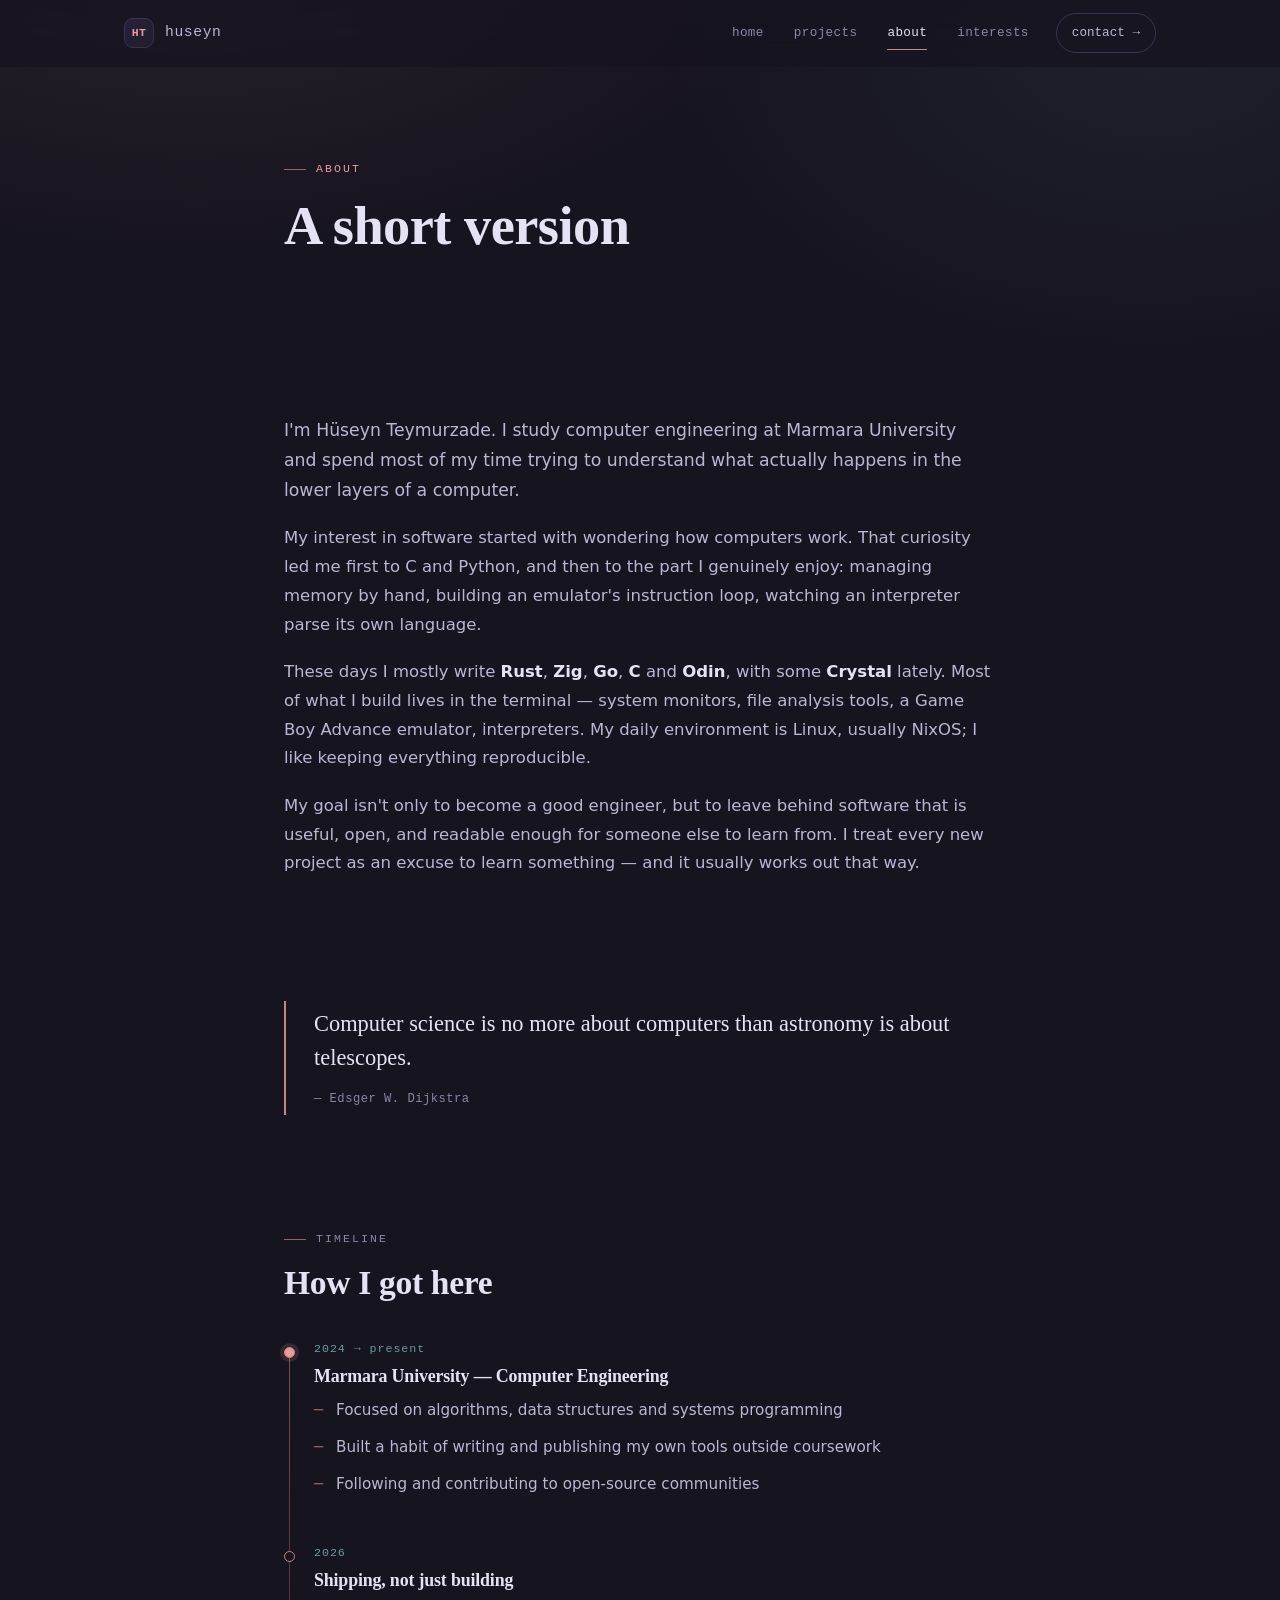
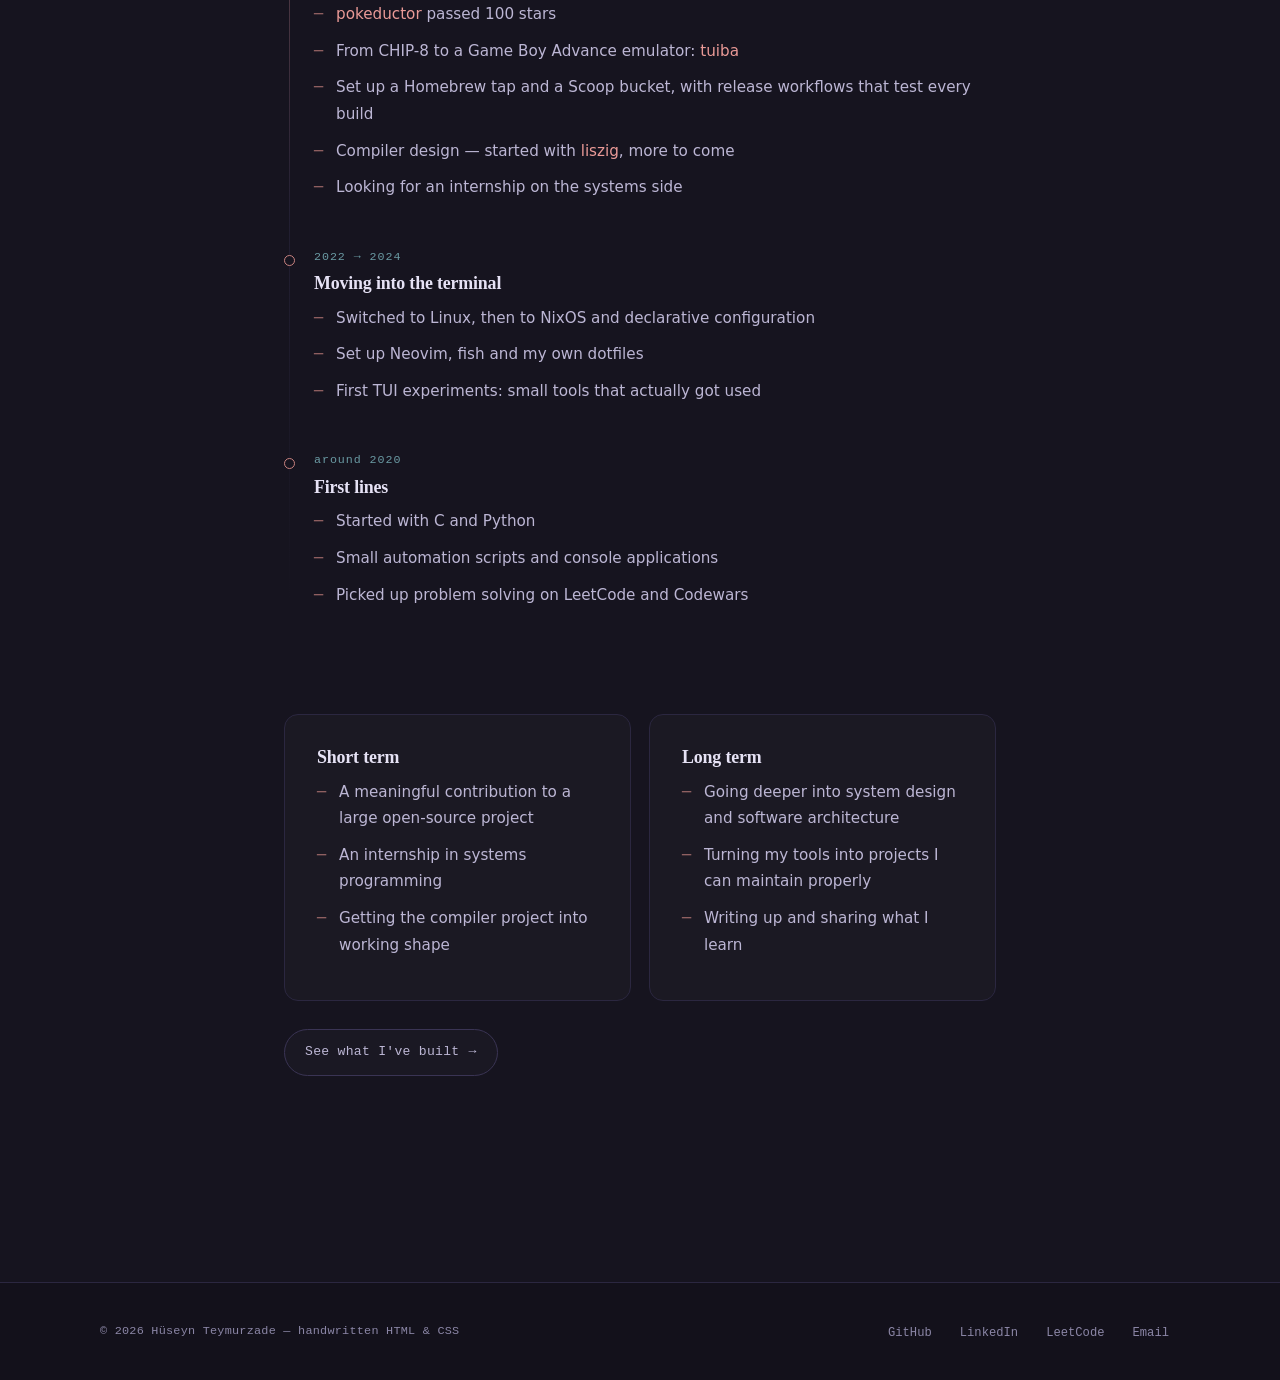
==== commit 01d7f793: "refresh: update projects and stars, add tuiba/pomtex/euspinolia/Weavedraw, live star counts, fix des" ====
--- a/about.html
+++ b/about.html
@@ -66,9 +66,9 @@
 
                     <p>
                         These days I mostly write <strong>Rust</strong>, <strong>Zig</strong>,
-                        <strong>Go</strong>, <strong>C</strong> and <strong>Odin</strong>. Most of what
-                        I build lives in the terminal — system monitors, file analysis tools, games,
-                        interpreters. My daily environment is Linux, usually NixOS; I like keeping
+                        <strong>Go</strong>, <strong>C</strong> and <strong>Odin</strong>, with some
+                        <strong>Crystal</strong> lately. Most of what I build lives in the terminal —
+                        system monitors, file analysis tools, a Game Boy Advance emulator, interpreters. My daily environment is Linux, usually NixOS; I like keeping
                         everything reproducible.
                     </p>
 
@@ -114,11 +114,12 @@
 
                     <div class="tl-item reveal">
                         <p class="tl-date">2026</p>
-                        <h3>What I'm focused on now</h3>
+                        <h3>Shipping, not just building</h3>
                         <ul class="list-clean">
+                            <li><a href="https://github.com/Huseynteymurzade28/pokeductor" target="_blank" rel="noopener">pokeductor</a> passed 100 stars</li>
+                            <li>From CHIP-8 to a Game Boy Advance emulator: <a href="https://github.com/Huseynteymurzade28/tuiba" target="_blank" rel="noopener">tuiba</a></li>
+                            <li>Set up a Homebrew tap and a Scoop bucket, with release workflows that test every build</li>
                             <li>Compiler design — started with <a href="https://github.com/Huseynteymurzade28/liszig" target="_blank" rel="noopener">liszig</a>, more to come</li>
-                            <li>Emulation and low-level optimisation</li>
-                            <li>Packaging my tools so they're actually distributable</li>
                             <li>Looking for an internship on the systems side</li>
                         </ul>
                     </div>
--- a/style.css
+++ b/style.css
@@ -248,6 +248,12 @@
 .brand-name { color: var(--text-2); }
 .brand:hover .brand-name { color: var(--text); }
 
+.nav-menu {
+    display: flex;
+    align-items: center;
+    gap: 14px;
+}
+
 .nav-links {
     display: flex;
     align-items: center;
@@ -636,6 +642,7 @@
 .lang-odin   { --dot: #86b0d6; }
 .lang-lua    { --dot: #8f9fd6; }
 .lang-svelte { --dot: #d68a6a; }
+.lang-crystal { --dot: #b8b2cc; }
 .lang-nix    { --dot: #7fa8d1; }
 .lang-js     { --dot: #ccc078; }
 
